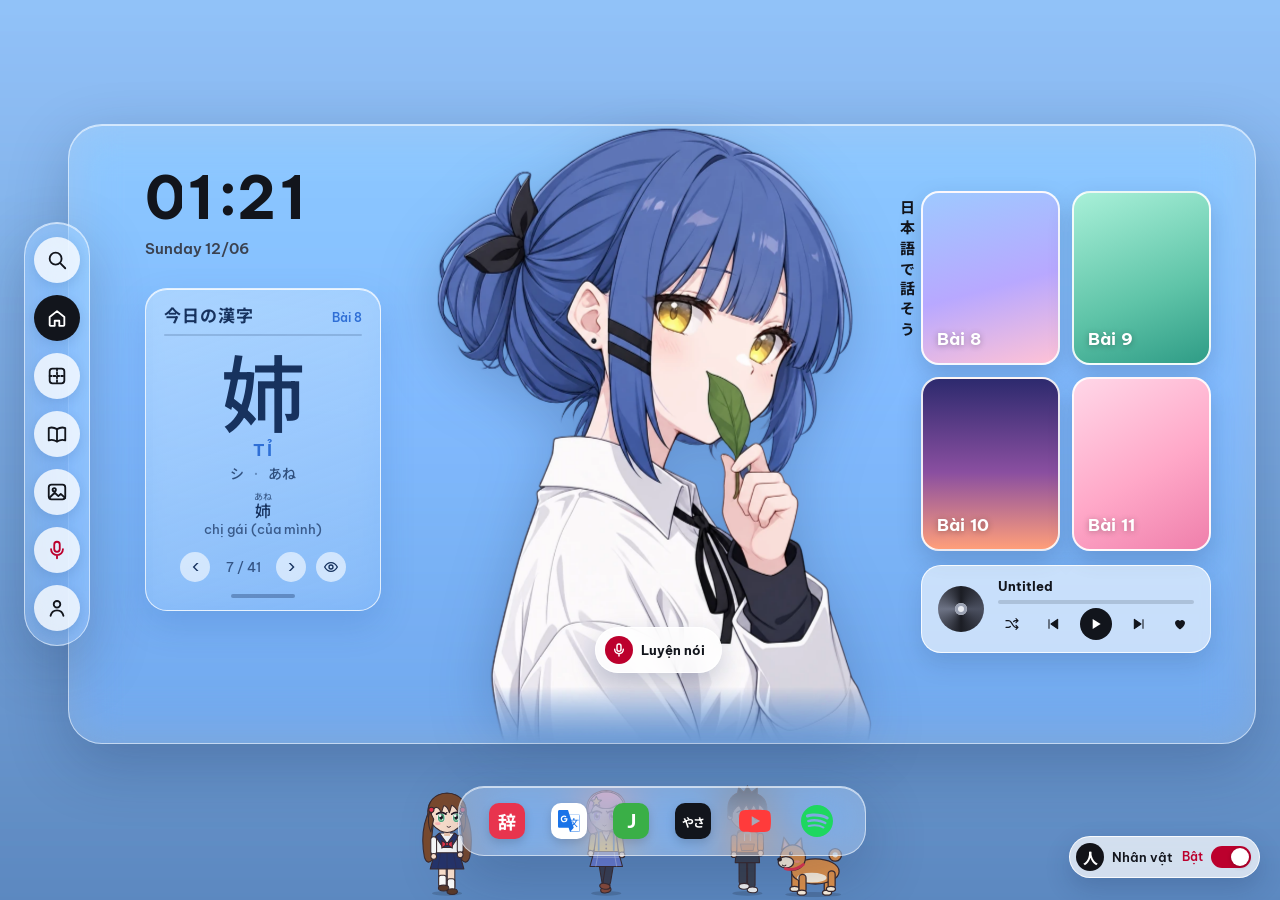
==== index.html @ 6c3e47ed "Redesign home like the reference: photo background, hero, icon sidebar, kanji card; add speaking pra" ====
<!doctype html>
<html lang="vi">
<head>
  <meta charset="utf-8" />
  <meta name="viewport" content="width=device-width, initial-scale=1" />
  <title>Nihongo Desk</title>
  <meta name="description" content="Góc học tiếng Nhật JPD133 (Dekiru Nihongo bài 8–11) phong cách kính mờ, chuyển động bằng GSAP." />
  <link rel="icon" href="assets/favicon.svg" type="image/svg+xml" />
  <link rel="preconnect" href="https://fonts.googleapis.com" />
  <link rel="preconnect" href="https://fonts.gstatic.com" crossorigin />
  <link rel="preconnect" href="https://images.unsplash.com" />
  <link href="https://fonts.googleapis.com/css2?family=Be+Vietnam+Pro:wght@400;500;600;700&family=Noto+Sans+JP:wght@400;500;700&display=swap" rel="stylesheet" />
  <link rel="stylesheet" href="style.css?v=12" />
  <script>document.documentElement.classList.add("js");</script>
</head>
<body class="home">
  <div class="bg" aria-hidden="true"></div>

  <main class="desktop">
    <nav class="sidebar glass reveal" aria-label="Mục học">
      <a class="side-btn" href="https://mazii.net/vi-VN" target="_blank" rel="noopener" data-label="Tra từ (Mazii)" aria-label="Tra từ trên Mazii"><svg viewBox="0 0 24 24" aria-hidden="true"><circle cx="10.5" cy="10.5" r="6.5"/><path d="M15.5 15.5 21 21"/></svg></a>
      <a class="side-btn" href="./" aria-current="page" data-label="Trang chủ" aria-label="Trang chủ"><svg viewBox="0 0 24 24" aria-hidden="true"><path d="M4 11 12 4.5 20 11v8.5a1 1 0 0 1-1 1h-4.5V15h-5v5.5H5a1 1 0 0 1-1-1Z"/></svg></a>
      <a class="side-btn" href="hoc/#kanji" data-view="kanji" data-label="Chữ Hán" aria-label="Học chữ Hán"><svg viewBox="0 0 24 24" aria-hidden="true"><rect x="4" y="4" width="16" height="16" rx="3"/><path d="M12 4v16M4 12h16" stroke-dasharray="2 2.2"/></svg></a>
      <a class="side-btn" href="hoc/#doc" data-view="doc" data-label="Bài đọc" aria-label="Bài đọc"><svg viewBox="0 0 24 24" aria-hidden="true"><path d="M3 5.5c2.7-1 5.7-.8 9 1.2 3.3-2 6.3-2.2 9-1.2V19c-2.7-1-5.7-.8-9 1.2-3.3-2-6.3-2.2-9-1.2Z"/><path d="M12 6.7v13.5"/></svg></a>
      <a class="side-btn" href="hoc/#tranh" data-view="tranh" data-label="Tranh" aria-label="Tranh kiểm tra"><svg viewBox="0 0 24 24" aria-hidden="true"><rect x="3" y="4" width="18" height="16" rx="3"/><circle cx="9" cy="9.5" r="1.8"/><path d="m4 18 5.5-5.2 4 3.7 2.6-2.4L21 18.5"/></svg></a>
      <button class="side-btn" type="button" data-speak data-label="Luyện nói" aria-label="Luyện nói"><svg viewBox="0 0 24 24" aria-hidden="true"><rect x="9" y="3" width="6" height="11" rx="3"/><path d="M5.5 11a6.5 6.5 0 0 0 13 0M12 17.5V21"/></svg></button>
      <button class="side-btn" type="button" id="castToggle" aria-pressed="true" data-label="Nhân vật" aria-label="Bật/tắt nhân vật"><svg viewBox="0 0 24 24" aria-hidden="true"><circle cx="12" cy="8" r="3.6"/><path d="M5 20.5c.8-3.8 3.6-6 7-6s6.2 2.2 7 6"/></svg></button>
    </nav>

    <!-- Main frosted panel -->
    <section class="panel glass reveal" aria-label="Bảng học">
      <h1 class="sr-only">Nihongo Desk · học tiếng Nhật JPD133</h1>
      <div class="col-left">
        <div class="clock-wrap widget">
          <div class="clock" id="clock" aria-label="Giờ hiện tại">
            <span class="digit"><span>0</span></span><span class="digit"><span>0</span></span><span class="colon">:</span><span class="digit"><span>0</span></span><span class="digit"><span>0</span></span>
          </div>
          <div class="date" id="date">Monday 01/01</div>
        </div>

        <!-- Kanji of the day: big glyph, Hán Việt, reading, one example -->
        <section class="kcard widget" id="kcard" aria-labelledby="kTitle">
          <header class="kc-head">
            <h2 id="kTitle" lang="ja">今日の漢字</h2>
            <span class="kc-lesson" id="kLesson">Bài 8</span>
          </header>
          <div class="kc-rule" aria-hidden="true"></div>
          <div class="kc-body" id="kBody">
            <div class="kc-char" id="kChar" lang="ja">家</div>
            <div class="kc-hv quizable" id="kHv">—</div>
            <div class="kc-read quizable" lang="ja"><span id="kOn">—</span><i aria-hidden="true">·</i><span id="kKun">—</span></div>
            <div class="kc-ex quizable" id="kEx"></div>
          </div>
          <div class="kc-ctl">
            <button type="button" class="kc-btn" id="kPrev" aria-label="Chữ trước">‹</button>
            <span class="kc-count" id="kCount">1 / 41</span>
            <button type="button" class="kc-btn" id="kNext" aria-label="Chữ tiếp theo">›</button>
            <button type="button" class="kc-btn kc-eye" id="kQuiz" aria-pressed="false" aria-label="Che đáp án để tự kiểm tra" title="Che đáp án">
              <svg viewBox="0 0 24 24" aria-hidden="true"><path d="M2.5 12S6 5.5 12 5.5 21.5 12 21.5 12 18 18.5 12 18.5 2.5 12 2.5 12Z"/><circle cx="12" cy="12" r="3"/><path class="slash" d="M4 20 20 4"/></svg>
            </button>
          </div>
          <div class="kc-handle" aria-hidden="true"></div>
        </section>
      </div>

      <div class="col-center">
        <button type="button" class="hero widget" id="hero" data-speak="hero" aria-label="Luyện nói: bấm để được hỏi một câu tiếng Nhật">
          <img src="assets/hero.webp?v=10" alt="" width="900" height="1164" decoding="async" />
        </button>
        <p class="hero-tag widget" lang="ja" aria-hidden="true">日本語で話そう</p>
        <button type="button" class="talk-chip widget" data-speak="hero">
          <svg viewBox="0 0 24 24" aria-hidden="true"><rect x="9" y="3" width="6" height="11" rx="3"/><path d="M5.5 11a6.5 6.5 0 0 0 13 0M12 17.5V21"/></svg>
          <span>Luyện nói</span>
        </button>
      </div>

      <div class="col-right">

        <nav class="gallery" aria-label="Các bài học">
          <a class="lesson-card widget card-1" href="hoc/?bai=8#kanji">
            <span class="lc-name">Bài 8</span>
          </a>
          <a class="lesson-card widget card-2" href="hoc/?bai=9#kanji">
            <span class="lc-name">Bài 9</span>
          </a>
          <a class="lesson-card widget card-3" href="hoc/?bai=10#kanji">
            <span class="lc-name">Bài 10</span>
          </a>
          <a class="lesson-card widget card-4" href="hoc/?bai=11#kanji">
            <span class="lc-name">Bài 11</span>
          </a>
        </nav>

        <div class="player widget" aria-label="Nhạc để học">
          <div class="cover" id="cover" aria-hidden="true"><span></span></div>
          <div class="player-body">
            <div class="track">Untitled</div>
            <div class="progress" role="progressbar" aria-label="Tiến độ bài nhạc" aria-valuemin="0" aria-valuemax="100" aria-valuenow="0"><span id="progressFill"></span></div>
            <div class="controls">
              <button type="button" class="ctl" id="shuffleBtn" aria-label="Phát ngẫu nhiên" aria-pressed="false">
                <svg viewBox="0 0 24 24"><path d="M3 7h3.5c2 0 3.2 1 4.3 2.6l2.4 3.8C14.3 15 15.5 17 17.5 17H21M3 17h3.5c1.3 0 2.2-.5 3-1.3M14.5 8.3c.8-.8 1.7-1.3 3-1.3H21M18 4l3 3-3 3M18 14l3 3-3 3" fill="none" stroke="currentColor" stroke-width="1.8" stroke-linecap="round" stroke-linejoin="round"/></svg>
              </button>
              <button type="button" class="ctl" id="prevBtn" aria-label="Bài trước">
                <svg viewBox="0 0 24 24"><path d="M6 5v14M19 5 9 12l10 7V5Z" fill="currentColor" stroke="currentColor" stroke-width="1.6" stroke-linejoin="round"/></svg>
              </button>
              <button type="button" class="ctl ctl-play" id="playBtn" aria-label="Phát" aria-pressed="false">
                <svg viewBox="0 0 24 24" class="i-play"><path d="M7 4.5v15l12-7.5-12-7.5Z" fill="currentColor"/></svg>
                <svg viewBox="0 0 24 24" class="i-pause"><path d="M7 4h3.5v16H7zM13.5 4H17v16h-3.5z" fill="currentColor"/></svg>
              </button>
              <button type="button" class="ctl" id="nextBtn" aria-label="Bài tiếp">
                <svg viewBox="0 0 24 24"><path d="M18 5v14M5 5l10 7-10 7V5Z" fill="currentColor" stroke="currentColor" stroke-width="1.6" stroke-linejoin="round"/></svg>
              </button>
              <button type="button" class="ctl" id="likeBtn" aria-label="Thích" aria-pressed="false">
                <svg viewBox="0 0 24 24"><path d="M12 20s-7.5-4.6-7.5-10A4.3 4.3 0 0 1 12 7.4 4.3 4.3 0 0 1 19.5 10c0 5.4-7.5 10-7.5 10Z" fill="currentColor"/></svg>
              </button>
            </div>
          </div>
        </div>
      </div>
    </section>

    <nav class="dock glass reveal" aria-label="Công cụ học">
      <a class="dock-item" href="https://mazii.net/vi-VN" target="_blank" rel="noopener" aria-label="Mazii – từ điển Nhật Việt" data-label="Mazii"><span class="app-tile t-mazii" lang="ja">辞</span></a>
      <a class="dock-item" href="https://translate.google.com/?sl=ja&amp;tl=vi" target="_blank" rel="noopener" aria-label="Google Dịch Nhật – Việt" data-label="Google Dịch"><span class="app-tile t-trans"><i class="ico i-gtranslate"></i></span></a>
      <a class="dock-item" href="https://jisho.org/" target="_blank" rel="noopener" aria-label="Jisho – từ điển Nhật Anh" data-label="Jisho"><span class="app-tile t-jisho">J</span></a>
      <a class="dock-item" href="https://www3.nhk.or.jp/news/easy/" target="_blank" rel="noopener" aria-label="NHK News Web Easy" data-label="NHK Easy"><span class="app-tile t-nhk" lang="ja">やさ</span></a>
      <a class="dock-item" href="https://www.youtube.com/results?search_query=dekiru+nihongo" target="_blank" rel="noopener" aria-label="YouTube – Dekiru Nihongo" data-label="YouTube"><i class="ico i-youtube"></i></a>
      <a class="dock-item" href="https://open.spotify.com/search/lofi%20japan" target="_blank" rel="noopener" aria-label="Spotify – nhạc lofi để học" data-label="Spotify"><i class="ico i-spotify"></i></a>
    </nav>
  </main>

  <script src="https://cdnjs.cloudflare.com/ajax/libs/gsap/3.12.5/gsap.min.js"></script>
  <script src="assets/glass-ui.js?v=10"></script>
  <script src="assets/speak.js?v=10"></script>
  <script src="assets/characters.js?v=10"></script>
  <script src="main.js?v=10"></script>
</body>
</html>
---- style.css ----
:root {
  --glass: rgba(255, 255, 255, 0.18);
  --glass-border: rgba(255, 255, 255, 0.55);
  --ink: #12151c;
  --ink-soft: #3b4250;
  --dark-card: rgba(22, 23, 29, 0.9);
  --accent: #7b6cff;
  --red: #bc002d;
  --pink: #ff8a9e;
  --radius-xl: 34px;
  --shadow: 0 20px 60px rgba(20, 40, 80, 0.25);
  /* One plain, readable family everywhere: Be Vietnam Pro for Latin/Vietnamese, Noto Sans JP for Japanese. */
  --font-ui: "Be Vietnam Pro", "Noto Sans JP", system-ui, -apple-system, "Segoe UI", sans-serif;
  --font-jp: "Noto Sans JP", "Be Vietnam Pro", system-ui, sans-serif;
  --font-mono: var(--font-ui);
  --font-pixel: var(--font-ui);
  --photo: url("https://images.unsplash.com/photo-1766511373775-1089c6644e34?auto=format&fit=crop&w=2400&q=80");
}

*,
*::before,
*::after { box-sizing: border-box; }

html, body { height: 100%; }

body {
  margin: 0;
  font-family: var(--font-ui);
  color: var(--ink);
  background: #6f9fd6;
  overflow-x: hidden;
  -webkit-font-smoothing: antialiased;
}

button { font: inherit; color: inherit; }
a { color: inherit; }

:focus-visible { outline: 2px solid #fff; outline-offset: 3px; }

.sr-only {
  position: absolute;
  width: 1px; height: 1px;
  margin: -1px; padding: 0;
  overflow: hidden;
  clip: rect(0 0 0 0);
  white-space: nowrap;
  border: 0;
}

/* ---------- Background: Tokyo street photo (Unsplash) ---------- */
.bg {
  position: fixed;
  inset: -24px;
  background: var(--photo) center 45% / cover no-repeat, linear-gradient(#8fb8e6, #5a7fae);
  filter: blur(2px) saturate(112%) brightness(1.06);
  z-index: -1;
}

/* Hide animated items until GSAP reveals them (only when JS runs). */
.js .reveal,
.js .widget { visibility: hidden; }
.no-anim .reveal,
.no-anim .widget { visibility: visible !important; }

/* ---------- Shared glass ---------- */
.glass {
  background: var(--glass);
  border: 1px solid var(--glass-border);
  -webkit-backdrop-filter: blur(24px) saturate(150%);
  backdrop-filter: blur(24px) saturate(150%);
  box-shadow: var(--shadow), inset 0 1px 0 rgba(255, 255, 255, 0.6);
}

/* Monochrome icons tinted with CSS masks */
.ico {
  display: block;
  width: 22px;
  height: 22px;
  background: var(--c, #fff);
  -webkit-mask: var(--i) center / contain no-repeat;
  mask: var(--i) center / contain no-repeat;
}
.ico.i-youtube { --i: url("assets/icons/youtube.svg"); --c: #ff3b3b; }
.ico.i-spotify { --i: url("assets/icons/spotify.svg"); --c: #1ed760; }
.ico.i-gtranslate { --i: url("assets/icons/googletranslate.svg"); --c: #1a73e8; }

/* ---------- Desktop layout ---------- */
.desktop {
  position: relative;
  width: min(1240px, calc(100vw - 48px));
  min-height: 100vh;
  margin: 0 auto;
  display: flex;
  align-items: center;
  padding: 64px 0 96px;
}

.panel {
  position: relative;
  flex: 1;
  margin-left: 44px;
  min-height: min(620px, calc(100vh - 172px));
  border-radius: var(--radius-xl);
  padding: 40px 44px 64px 76px;
  display: grid;
  grid-template-columns: minmax(220px, 250px) 1fr minmax(260px, 290px);
  gap: 28px;
}

/* ---------- Sidebar: icon buttons ---------- */
.sidebar {
  position: absolute;
  left: 0;
  top: 64px;
  bottom: 96px;
  margin: auto 0;
  height: fit-content;
  z-index: 4;
  display: flex;
  flex-direction: column;
  align-items: center;
  gap: 12px;
  padding: 14px 9px;
  border-radius: 40px;
}
.side-btn {
  position: relative;
  width: 46px;
  height: 46px;
  padding: 0;
  border: 0;
  border-radius: 50%;
  display: grid;
  place-items: center;
  background: rgba(255, 255, 255, 0.78);
  color: var(--ink);
  cursor: pointer;
  text-decoration: none;
  box-shadow: 0 4px 12px rgba(20, 40, 80, 0.12);
  transition: background-color 0.2s, color 0.2s;
}
.side-btn svg {
  width: 22px;
  height: 22px;
  fill: none;
  stroke: currentColor;
  stroke-width: 2;
  stroke-linecap: round;
  stroke-linejoin: round;
}
.side-btn:hover { background: #fff; }
.side-btn[aria-current="page"] { background: var(--ink); color: #fff; }
.side-btn[data-speak] { color: var(--red); }
.side-btn[aria-pressed="false"] { background: rgba(255, 255, 255, 0.38); color: rgba(18, 21, 28, 0.55); }
/* Characters hidden: a slash across the icon */
.side-btn[aria-pressed="false"]::before {
  content: "";
  position: absolute;
  left: 11px; right: 11px; top: 50%;
  height: 2.5px;
  margin-top: -1px;
  background: #e8344e;
  border-radius: 2px;
  transform: rotate(-40deg);
}

/* Hover labels (pointer devices only) */
@media (hover: hover) and (pointer: fine) {
  .side-btn[data-label]::after,
  .dock-item[data-label]::after {
    content: attr(data-label);
    position: absolute;
    z-index: 5;
    white-space: nowrap;
    padding: 5px 10px;
    border-radius: 8px;
    background: rgba(18, 21, 28, 0.9);
    color: #fff;
    font: 600 12px/1.4 var(--font-ui);
    pointer-events: none;
    opacity: 0;
    transition: opacity 0.15s;
  }
  .side-btn[data-label]::after { left: calc(100% + 14px); top: 50%; transform: translateY(-50%); }
  .dock-item[data-label]::after { bottom: calc(100% + 10px); left: 50%; transform: translateX(-50%); }
  .side-btn[data-label]:hover::after,
  .side-btn[data-label]:focus-visible::after,
  .dock-item[data-label]:hover::after,
  .dock-item[data-label]:focus-visible::after { opacity: 1; }
}

/* ---------- Left column: clock + kanji card ---------- */
.col-left { position: relative; z-index: 2; display: flex; flex-direction: column; gap: 30px; }

.clock {
  display: flex;
  align-items: center;
  font-family: var(--font-ui);
  font-weight: 700;
  font-size: clamp(44px, 4.6vw, 64px);
  font-variant-numeric: tabular-nums;
  line-height: 1;
  color: var(--ink);
  letter-spacing: -1px;
}
.digit {
  position: relative;
  display: inline-block;
  width: 0.62em;
  height: 1.15em;
  overflow: hidden;
}
.digit > span {
  position: absolute;
  inset: 0;
  display: grid;
  place-items: center;
}
.colon { width: 0.32em; text-align: center; transform: translateY(-0.06em); }
.date {
  margin-top: 6px;
  font-size: 15px;
  font-weight: 600;
  color: var(--ink-soft);
}

.kcard {
  width: 100%;
  max-width: 236px;
  /* Soft, see-through sky blue glass */
  background: linear-gradient(160deg, rgba(178, 216, 255, 0.72) 0%, rgba(128, 184, 250, 0.55) 100%);
  border: 1px solid rgba(255, 255, 255, 0.75);
  -webkit-backdrop-filter: blur(16px) saturate(140%);
  backdrop-filter: blur(16px) saturate(140%);
  color: #17325e;
  border-radius: 22px;
  padding: 16px 18px 12px;
  box-shadow: 0 14px 34px rgba(40, 90, 170, 0.18), inset 0 1px 0 rgba(255, 255, 255, 0.8);
  will-change: transform;
}
.kc-head { display: flex; align-items: baseline; justify-content: space-between; }
.kc-head h2 { margin: 0; font: 700 17px/1.2 var(--font-jp); letter-spacing: 1px; }
.kc-lesson { font: 600 12px var(--font-ui); color: #2f6fd6; }
.kc-rule { height: 2px; background: rgba(23, 50, 94, 0.18); margin: 9px 0 4px; border-radius: 2px; }
.kc-body { text-align: center; padding: 2px 0; }
.kc-char { font: 500 84px/1.15 var(--font-jp); }
.kc-hv { font: 700 17px/1.3 var(--font-ui); letter-spacing: 2px; color: #2f6fd6; }
.kc-read { margin-top: 2px; font: 500 14px/1.5 var(--font-jp); color: rgba(23, 50, 94, 0.8); }
.kc-read i { font-style: normal; margin: 0 8px; opacity: 0.5; }
.kc-ex { margin-top: 8px; font: 500 16px/1.4 var(--font-jp); }
.kc-ex rt { font-size: 9px; color: rgba(23, 50, 94, 0.65); }
.kc-ex small { display: block; font: 500 12.5px/1.3 var(--font-ui); color: rgba(23, 50, 94, 0.72); }
.kc-ctl { display: flex; align-items: center; justify-content: center; gap: 8px; margin-top: 12px; }
.kc-btn {
  width: 30px; height: 30px;
  border: 0; border-radius: 50%;
  display: grid; place-items: center;
  background: rgba(255, 255, 255, 0.6);
  color: #17325e;
  font-size: 18px; line-height: 1;
  cursor: pointer;
  transition: background-color 0.2s, color 0.2s;
}
.kc-btn:hover { background: rgba(255, 255, 255, 0.9); }
.kc-count { min-width: 50px; text-align: center; font: 500 12.5px var(--font-ui); font-variant-numeric: tabular-nums; color: rgba(23, 50, 94, 0.75); }
.kc-eye { margin-left: 2px; }
.kc-eye svg { width: 16px; height: 16px; fill: none; stroke: currentColor; stroke-width: 2; stroke-linecap: round; stroke-linejoin: round; }
.kc-eye .slash { display: none; }
.kc-eye[aria-pressed="true"] { background: #2f6fd6; color: #fff; }
.kc-eye[aria-pressed="true"] .slash { display: inline; }
.kcard .quizable { transition: filter 0.25s; }
.kcard.quiz .quizable:not(.shown) { filter: blur(6px); cursor: pointer; user-select: none; }
.kc-handle { width: 64px; height: 4px; border-radius: 4px; background: rgba(23, 50, 94, 0.35); margin: 12px auto 0; }

/* ---------- Center: hero picture + speaking practice ---------- */
.col-center { position: relative; min-width: 0; }
.hero {
  position: absolute;
  z-index: 1;
  left: 50%;
  bottom: -64px;
  height: calc(100% + 64px + 40px);
  aspect-ratio: 900 / 1164;
  margin: 0;
  padding: 0;
  border: 0;
  background: none;
  cursor: pointer;
  translate: -53% 0;
  -webkit-tap-highlight-color: transparent;
}
.hero img {
  display: block;
  width: 100%;
  height: 100%;
  object-fit: contain;
  object-position: bottom;
  filter: drop-shadow(0 18px 30px rgba(20, 40, 80, 0.25));
  transition: filter 0.3s;
  will-change: transform;
}
.hero:hover img { filter: drop-shadow(0 18px 30px rgba(20, 40, 80, 0.25)) brightness(1.05); }
.hero:focus-visible { outline: none; }
.hero:focus-visible img { filter: drop-shadow(0 0 3px #fff) drop-shadow(0 0 10px var(--red)); }
.hero-tag {
  position: absolute;
  z-index: 2;
  right: -22px;
  top: 34px;
  margin: 0;
  writing-mode: vertical-rl;
  font: 700 15px/1 var(--font-jp);
  letter-spacing: 0.35em;
  color: var(--ink);
  pointer-events: none;
}
.talk-chip {
  position: absolute;
  z-index: 2;
  left: 0; right: 0;
  bottom: 6px;
  margin: 0 auto;
  width: fit-content;
  display: inline-flex;
  align-items: center;
  gap: 8px;
  padding: 8px 16px 8px 9px;
  border: 1px solid rgba(255, 255, 255, 0.9);
  border-radius: 999px;
  background: rgba(255, 255, 255, 0.82);
  -webkit-backdrop-filter: blur(10px);
  backdrop-filter: blur(10px);
  box-shadow: 0 10px 26px rgba(20, 40, 80, 0.22);
  font: 700 13px/1 var(--font-ui);
  cursor: pointer;
}
.talk-chip svg {
  width: 28px; height: 28px; padding: 6px;
  border-radius: 50%;
  background: var(--red);
  fill: none; stroke: #fff; stroke-width: 2.2; stroke-linecap: round;
}
.talk-chip:hover { background: #fff; }

/* ---------- Right column ---------- */
.col-right { position: relative; z-index: 2; display: flex; flex-direction: column; justify-content: center; gap: 14px; }


.gallery { display: grid; grid-template-columns: 1fr 1fr; gap: 12px; }
.lesson-card {
  position: relative;
  aspect-ratio: 4 / 5;
  border-radius: 18px;
  overflow: hidden;
  border: 2px solid rgba(255, 255, 255, 0.9);
  box-shadow: 0 10px 24px rgba(20, 40, 80, 0.2);
  will-change: transform;
  display: flex;
  flex-direction: column;
  justify-content: flex-end;
  padding: 12px 14px 13px;
  color: #fff;
  text-decoration: none;
  text-shadow: 0 1px 6px rgba(0, 0, 0, 0.3);
}
.lesson-card:focus-visible { outline: 3px solid #fff; outline-offset: 2px; }
.lc-name { position: relative; font: 700 17px/1.2 var(--font-ui); letter-spacing: 0.2px; }
.card-1 { background: linear-gradient(165deg, #9ec9ff 0%, #b8a8ff 55%, #ffc2d6 100%); }
.card-2 { background: linear-gradient(160deg, #a8f0d8, #5fc4a8 60%, #2f9c86); }
.card-3 { background: linear-gradient(180deg, #2d2a6e 0%, #8a4fa0 55%, #ff9e7a 100%); }
.card-4 { background: linear-gradient(150deg, #ffd7e8, #ffa8c8 55%, #ef7fab); }

/* ---------- Music player ---------- */
.player {
  display: flex; align-items: center; gap: 14px;
  padding: 12px 16px;
  border-radius: 20px;
  background: rgba(255, 255, 255, 0.6);
  border: 1px solid rgba(255, 255, 255, 0.85);
  box-shadow: 0 10px 24px rgba(20, 40, 80, 0.15);
}
.cover {
  flex: none;
  width: 46px; height: 46px; border-radius: 50%;
  background: conic-gradient(from 0deg, #1b1d24, #4b5060, #1b1d24, #6d7385, #1b1d24);
  display: grid; place-items: center;
  will-change: transform;
}
.cover span { width: 12px; height: 12px; border-radius: 50%; background: #e9ecf2; box-shadow: inset 0 0 0 3px #9aa1b2; }
.player-body { flex: 1; min-width: 0; }
.track { font-size: 13px; font-weight: 700; }
.progress {
  height: 4px; border-radius: 4px; margin: 6px 0 4px;
  background: rgba(18, 21, 28, 0.15);
  overflow: hidden;
}
.progress span {
  display: block; height: 100%; width: 100%;
  background: var(--ink);
  transform-origin: left center;
  transform: scaleX(0);
}
.controls { display: flex; align-items: center; justify-content: space-between; }
.ctl {
  width: 28px; height: 28px;
  display: grid; place-items: center;
  border: 0; border-radius: 50%;
  background: transparent;
  cursor: pointer;
  color: var(--ink);
  transition: background-color 0.2s, color 0.2s;
}
.ctl:hover { background: rgba(18, 21, 28, 0.08); }
.ctl svg { width: 16px; height: 16px; }
.ctl[aria-pressed="true"] { color: var(--accent); }
#likeBtn[aria-pressed="true"] { color: #ff4d7d; }
.ctl-play { width: 32px; height: 32px; background: var(--ink); color: #fff; }
.ctl-play:hover { background: #2a2f3b; }
.ctl-play[aria-pressed="true"] { color: #fff; }
.ctl-play .i-pause { display: none; }
.ctl-play[aria-pressed="true"] .i-play { display: none; }
.ctl-play[aria-pressed="true"] .i-pause { display: block; }

/* ---------- Dock ---------- */
.dock {
  position: absolute;
  left: 44px; right: 0;
  bottom: 44px;
  margin: 0 auto;
  width: fit-content;
  z-index: 3;
  display: flex;
  align-items: flex-end;
  gap: 18px;
  padding: 12px 26px;
  border-radius: 26px;
  background: rgba(255, 255, 255, 0.26);
}
.dock-item {
  position: relative;
  width: 44px; height: 44px;
  display: grid; place-items: center;
  border-radius: 12px;
  text-decoration: none;
  transform-origin: 50% 100%;
  will-change: transform;
}
.dock-item .ico { width: 32px; height: 32px; }
.app-tile {
  width: 36px; height: 36px; border-radius: 10px;
  display: grid; place-items: center;
  font-weight: 700; font-size: 15px;
  box-shadow: 0 4px 10px rgba(0, 0, 0, 0.15);
}
.app-tile .ico { width: 22px; height: 22px; }
.app-tile.t-mazii { background: #e8344e; color: #fff; font-family: var(--font-jp); font-size: 18px; }
.app-tile.t-trans { background: #fff; }
.app-tile.t-jisho { background: #3aaf47; color: #fff; font-size: 19px; }
.app-tile.t-nhk { background: #12151c; color: #fff; font-family: var(--font-jp); font-size: 12px; letter-spacing: -0.5px; }

/* ---------- Walking characters (assets/characters.js) ---------- */
.cast {
  position: fixed;
  left: 0;
  right: 0;
  bottom: 2px;
  height: 0;
  z-index: 2;
  pointer-events: none;
}
.cast[hidden] { display: none; }
.actor {
  position: absolute;
  left: 0;
  bottom: 0;
  width: 70px;
  height: 116px;
  padding: 0;
  border: 0;
  background: none;
  font: inherit;
  color: var(--ink);
  cursor: pointer;
  pointer-events: auto;
  -webkit-tap-highlight-color: transparent;
}
.actor-dog { width: 84px; height: 63px; }
.actor:focus-visible { outline: 2px solid #fff; outline-offset: 2px; border-radius: 12px; }
.actor .sprite { display: block; width: 100%; height: 100%; transform-origin: 50% 100%; }
.actor svg { display: block; width: 100%; height: 100%; overflow: visible; }
.bubble {
  position: absolute;
  left: 50%;
  bottom: calc(100% + 8px);
  width: max-content;
  max-width: 220px;
  padding: 8px 12px 9px;
  border-radius: 16px;
  background: rgba(255, 255, 255, 0.94);
  border: 1px solid #fff;
  box-shadow: 0 10px 26px rgba(20, 40, 80, 0.22);
  text-align: left;
  pointer-events: none;
  visibility: hidden;
}
.bubble::after {
  content: "";
  position: absolute;
  left: 50%;
  bottom: -6px;
  width: 12px;
  height: 12px;
  margin-left: -6px;
  background: inherit;
  transform: rotate(45deg);
  border-radius: 0 0 3px 0;
}
.bubble .jp { display: block; font: 500 15px/1.9 var(--font-jp); }
.bubble rt { font-size: 9px; color: #5c6478; }
.bubble .vi { display: block; font-size: 12px; color: #4a5266; line-height: 1.35; }

/* ---------- Characters on/off switch ---------- */
.cast-switch {
  position: fixed;
  right: 20px;
  bottom: 22px;
  z-index: 6;
  display: inline-flex;
  align-items: center;
  gap: 8px;
  padding: 6px 8px 6px 6px;
  border-radius: 999px;
  border: 1px solid rgba(255, 255, 255, 0.85);
  background: rgba(255, 255, 255, 0.72);
  -webkit-backdrop-filter: blur(14px);
  backdrop-filter: blur(14px);
  box-shadow: 0 10px 26px rgba(20, 40, 80, 0.2);
  color: var(--ink);
  font: 600 13px/1 var(--font-ui);
  cursor: pointer;
}
.cast-switch:hover { background: rgba(255, 255, 255, 0.9); }
.cast-switch:focus-visible { outline: 2px solid var(--red); outline-offset: 3px; }
.cs-ico {
  width: 28px; height: 28px; border-radius: 50%;
  display: grid; place-items: center;
  background: #121318; color: #fff;
  font: 700 15px/1 var(--font-jp);
}
.cs-state { min-width: 22px; font-size: 12px; color: var(--red); }
.cast-switch[aria-checked="false"] .cs-state { color: #6b7280; }
.cast-switch[aria-checked="false"] .cs-ico { background: rgba(18, 19, 24, 0.35); }
.cs-track {
  position: relative;
  width: 40px; height: 22px; border-radius: 999px;
  background: rgba(18, 21, 28, 0.2);
  transition: background-color 0.2s;
}
.cast-switch[aria-checked="true"] .cs-track { background: var(--red); }
.cs-thumb {
  position: absolute; left: 2px; top: 2px;
  width: 18px; height: 18px; border-radius: 50%;
  background: #fff;
  box-shadow: 0 1px 4px rgba(0, 0, 0, 0.25);
}

/* ---------- Speaking practice window (assets/speak.js) ---------- */
.speak {
  width: min(460px, calc(100vw - 24px));
  max-height: calc(100dvh - 24px);
  margin: auto;
  padding: 0;
  border: 0;
  background: none;
  overflow: visible;
  color: var(--ink);
}
.speak::backdrop {
  background: rgba(14, 20, 34, 0.35);
  -webkit-backdrop-filter: blur(6px);
  backdrop-filter: blur(6px);
}
.sp-card {
  max-height: calc(100dvh - 24px);
  overflow-y: auto;
  padding: 18px 20px 16px;
  border-radius: 28px;
  background: rgba(255, 255, 255, 0.8);
  border: 1px solid rgba(255, 255, 255, 0.95);
  -webkit-backdrop-filter: blur(24px) saturate(150%);
  backdrop-filter: blur(24px) saturate(150%);
  box-shadow: 0 30px 80px rgba(10, 20, 50, 0.35);
}
.sp-head { display: flex; align-items: center; gap: 10px; flex-wrap: wrap; }
.sp-avatar {
  flex: none;
  width: 52px; height: 52px;
  border-radius: 50%;
  overflow: hidden;
  background: linear-gradient(160deg, #dfeaff, #ffe1ec);
  box-shadow: 0 0 0 3px #fff, 0 6px 16px rgba(20, 40, 80, 0.2);
}
.sp-avatar svg { display: block; width: 100%; height: 100%; }
.sp-avatar img { display: block; width: 100%; height: 100%; object-fit: cover; object-position: 50% 20%; transform: scale(2); transform-origin: 62% 28%; }
.sp-who { display: flex; flex-direction: column; line-height: 1.25; }
.sp-name { font: 700 16px var(--font-jp); }
.sp-lesson { font: 700 11px var(--font-mono); color: var(--red); }
.sp-lessons {
  margin-left: auto;
  display: flex;
  gap: 2px;
  padding: 3px;
  border-radius: 999px;
  background: rgba(18, 21, 28, 0.07);
}
.sp-lessons button {
  min-width: 28px; height: 26px;
  padding: 0 8px;
  border: 0; border-radius: 999px;
  background: none;
  font: 600 12px var(--font-ui);
  cursor: pointer;
}
.sp-lessons button[aria-pressed="true"] { background: var(--ink); color: #fff; }
.sp-x {
  width: 32px; height: 32px;
  border: 0; border-radius: 50%;
  display: grid; place-items: center;
  background: rgba(18, 21, 28, 0.07);
  cursor: pointer;
}
.sp-x:hover { background: rgba(18, 21, 28, 0.14); }
.speak button svg { width: 18px; height: 18px; fill: none; stroke: currentColor; stroke-width: 2; stroke-linecap: round; stroke-linejoin: round; }

.sp-bubble {
  position: relative;
  margin-top: 16px;
  padding: 14px 16px 12px;
  border-radius: 20px;
  background: #fff;
  box-shadow: 0 8px 22px rgba(20, 40, 80, 0.1);
}
.sp-bubble::before {
  content: "";
  position: absolute;
  left: 20px; top: -7px;
  width: 14px; height: 14px;
  background: #fff;
  transform: rotate(45deg);
  border-radius: 3px 0 0 0;
}
.sp-q { margin: 0; font: 500 21px/2 var(--font-jp); }
.sp-q rt { font-size: 10px; color: #6b7280; }
.sp-vi { margin: 2px 0 0; font-size: 14px; color: var(--ink-soft); }
.sp-hint { margin: 6px 0 0; padding: 6px 10px; border-radius: 10px; background: #fff3f5; color: var(--red); font: 500 15px/1.9 var(--font-jp); }
.sp-hint rt { font-size: 9px; color: #b0566a; }
.sp-tools, .sp-actions { display: flex; flex-wrap: wrap; gap: 6px; margin-top: 10px; }
.sp-chip {
  display: inline-flex; align-items: center; gap: 6px;
  height: 32px; padding: 0 12px;
  border: 1px solid rgba(18, 21, 28, 0.12);
  border-radius: 999px;
  background: rgba(255, 255, 255, 0.9);
  font: 600 13px var(--font-ui);
  cursor: pointer;
}
.speak .sp-chip svg { width: 16px; height: 16px; }
.sp-chip:hover { border-color: rgba(18, 21, 28, 0.3); }
.sp-chip[aria-pressed="true"] { background: var(--ink); border-color: var(--ink); color: #fff; }

.sp-rec { display: flex; flex-direction: column; align-items: center; margin-top: 18px; text-align: center; }
.sp-mic {
  position: relative;
  width: 76px; height: 76px;
  border: 0; border-radius: 50%;
  display: grid; place-items: center;
  background: var(--red);
  color: #fff;
  cursor: pointer;
  box-shadow: 0 12px 28px rgba(188, 0, 45, 0.35);
}
.speak .sp-mic svg { position: relative; width: 30px; height: 30px; }
.speak .sp-mic .sp-stop-ico svg { fill: currentColor; }
.sp-mic > span:not(.sp-ring) { grid-area: 1 / 1; display: grid; }
.sp-stop-ico { display: none !important; }
.sp-mic[aria-pressed="true"] { background: var(--ink); box-shadow: 0 12px 28px rgba(18, 21, 28, 0.35); }
.sp-mic[aria-pressed="true"] .sp-mic-ico { display: none; }
.sp-mic[aria-pressed="true"] .sp-stop-ico { display: grid !important; }
.sp-ring {
  position: absolute;
  inset: 0;
  border-radius: 50%;
  border: 3px solid var(--red);
  opacity: 0;
  pointer-events: none;
}
.sp-status { margin: 10px 0 0; font-size: 13px; color: var(--ink-soft); min-height: 1.4em; }
.sp-live { margin: 4px 0 0; min-height: 1.5em; font: 500 16px/1.5 var(--font-jp); color: var(--ink); }

.sp-result {
  margin-top: 8px;
  padding: 12px 14px;
  border-radius: 18px;
  background: rgba(255, 255, 255, 0.75);
  border: 1px solid rgba(18, 21, 28, 0.08);
}
.sp-verdict { margin: 0; display: flex; align-items: baseline; flex-wrap: wrap; gap: 4px 10px; font-size: 13px; color: var(--ink-soft); }
.sp-verdict b { display: inline-block; font: 700 19px var(--font-jp); }
.v-good b { color: #1f9d55; }
.v-ok b { color: #d9822b; }
.v-retry b { color: var(--red); }
.v-self b { color: var(--accent); }
.sp-heard { margin: 8px 0 0; display: flex; gap: 8px; align-items: baseline; font-size: 12px; color: var(--ink-soft); }
.sp-heard q { font: 500 16px var(--font-jp); color: var(--ink); quotes: "「" "」"; }
.sp-sample { margin: 8px 0 0; padding-top: 8px; border-top: 1px dashed rgba(18, 21, 28, 0.15); font: 500 17px/2 var(--font-jp); }
.sp-sample rt { font-size: 9px; color: #6b7280; }
.sp-foot { display: flex; justify-content: flex-end; margin-top: 14px; }
.sp-next {
  display: inline-flex; align-items: center; gap: 4px;
  height: 38px; padding: 0 12px 0 18px;
  border: 0; border-radius: 999px;
  background: var(--ink); color: #fff;
  font: 700 14px var(--font-ui);
  cursor: pointer;
}
.sp-next:hover { background: #2a2f3b; }

/* ---------- Responsive ---------- */
/* Short desktop screens: square lesson cards so the panel fits without scrolling */
@media (min-width: 1101px) and (max-height: 820px) {
  .lesson-card { aspect-ratio: 1; }
  .desktop { padding-top: 56px; }
}

@media (max-width: 1100px) {
  .panel {
    grid-template-columns: 236px 1fr;
    grid-template-areas: "left right" "hero hero";
    padding-right: 32px;
    padding-bottom: 0;
  }
  .col-left { grid-area: left; }
  .col-right { grid-area: right; width: 100%; max-width: 360px; justify-self: end; }
  .col-center { grid-area: hero; height: 440px; }
  .hero { bottom: 0; height: calc(100% + 40px); }
  .hero-tag { right: auto; left: calc(50% + 140px); top: 10px; }
  .lesson-card { aspect-ratio: 1; }
  .desktop { padding-bottom: 120px; }
  .dock { bottom: 30px; }
}

@media (max-width: 760px) {
  .desktop {
    width: 100%;
    flex-direction: column;
    align-items: stretch;
    gap: 16px;
    padding: 16px 16px 150px;
  }
  .sidebar {
    position: static;
    margin: 0 auto;
    flex-direction: row;
    flex-wrap: nowrap;
    justify-content: center;
    gap: 6px;
    padding: 7px;
    border-radius: 999px;
    max-width: 100%;
  }
  .side-btn { width: 40px; height: 40px; }
  .side-btn svg { width: 20px; height: 20px; }
  .side-btn[aria-pressed="false"]::before { left: 9px; right: 9px; }
  .panel {
    margin-left: 0;
    min-height: 0;
    padding: 22px 18px 0;
    grid-template-columns: 1fr;
    grid-template-areas: "left" "hero" "right";
    gap: 22px;
    border-radius: 26px;
  }
  .col-left { align-items: center; gap: 18px; }
  .clock-wrap { text-align: center; }
  .clock { justify-content: center; font-size: 48px; }
  .kcard { max-width: 300px; }
  .col-center { height: 360px; }
  .hero { height: 100%; }
  .hero-tag { left: auto; right: 2px; font-size: 13px; }
  .col-right { max-width: none; padding-bottom: 22px; }
  .dock {
    position: fixed;
    left: 0; right: 0;
    bottom: 12px;
    gap: 4px;
    padding: 8px 12px;
    max-width: calc(100% - 32px);
    border-radius: 22px;
    justify-content: space-between;
  }
  .dock-item { width: 40px; height: 40px; }
  .dock-item .ico { width: 28px; height: 28px; }
  .app-tile { width: 32px; height: 32px; }
  .cast { bottom: 76px; }
  .actor { width: 46px; height: 76px; }
  .actor-dog { width: 56px; height: 42px; }
  .bubble { max-width: 190px; }
  .bubble .jp { font-size: 13.5px; }
  .cast-switch { right: 12px; bottom: 80px; padding: 4px 6px 4px 4px; gap: 6px; font-size: 12px; }
  .cs-ico { width: 24px; height: 24px; font-size: 13px; }
  .cs-track { width: 34px; height: 20px; }
  .cs-thumb { width: 16px; height: 16px; }
  .sp-card { padding: 16px 14px 14px; border-radius: 24px; }
  .sp-lessons { order: 3; margin-left: 0; width: 100%; justify-content: space-between; }
  .sp-x { margin-left: auto; }
  .sp-q { font-size: 19px; }
}

@media (max-width: 360px) {
  .dock { gap: 2px; padding: 8px; }
  .dock-item { width: 36px; height: 36px; }
  .side-btn { width: 36px; height: 36px; }
}

@media (prefers-reduced-motion: reduce) {
  *, *::before, *::after { transition: none !important; }
}
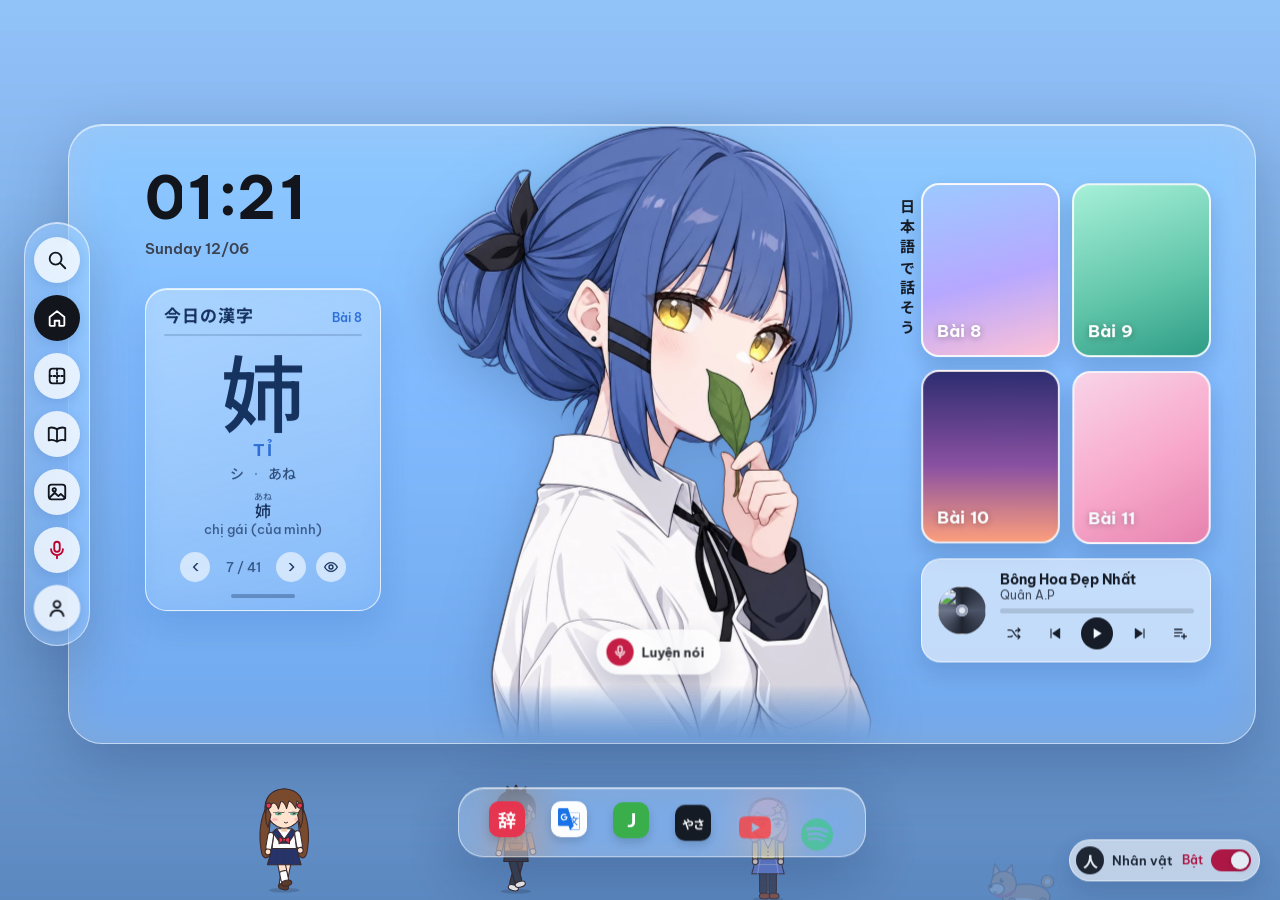
==== commit eae47c83: "Add YouTube music player with Quân A.P songs and paste-a-link import The home player now plays real " ====
--- a/index.html
+++ b/index.html
@@ -10,7 +10,7 @@
   <link rel="preconnect" href="https://fonts.gstatic.com" crossorigin />
   <link rel="preconnect" href="https://images.unsplash.com" />
   <link href="https://fonts.googleapis.com/css2?family=Be+Vietnam+Pro:wght@400;500;600;700&family=Noto+Sans+JP:wght@400;500;700&display=swap" rel="stylesheet" />
-  <link rel="stylesheet" href="style.css?v=12" />
+  <link rel="stylesheet" href="style.css?v=14" />
   <script>document.documentElement.classList.add("js");</script>
 </head>
 <body class="home">
@@ -91,10 +91,10 @@
           </a>
         </nav>
 
-        <div class="player widget" aria-label="Nhạc để học">
-          <div class="cover" id="cover" aria-hidden="true"><span></span></div>
+        <div class="player widget" id="player" aria-label="Nhạc">
+          <button type="button" class="cover" id="cover" aria-label="Mở danh sách nhạc"><img id="coverImg" alt="" hidden><span></span></button>
           <div class="player-body">
-            <div class="track">Untitled</div>
+            <div class="track"><span id="trackTitle">Bông Hoa Đẹp Nhất</span><small id="trackArtist">Quân A.P</small></div>
             <div class="progress" role="progressbar" aria-label="Tiến độ bài nhạc" aria-valuemin="0" aria-valuemax="100" aria-valuenow="0"><span id="progressFill"></span></div>
             <div class="controls">
               <button type="button" class="ctl" id="shuffleBtn" aria-label="Phát ngẫu nhiên" aria-pressed="false">
@@ -110,8 +110,8 @@
               <button type="button" class="ctl" id="nextBtn" aria-label="Bài tiếp">
                 <svg viewBox="0 0 24 24"><path d="M18 5v14M5 5l10 7-10 7V5Z" fill="currentColor" stroke="currentColor" stroke-width="1.6" stroke-linejoin="round"/></svg>
               </button>
-              <button type="button" class="ctl" id="likeBtn" aria-label="Thích" aria-pressed="false">
-                <svg viewBox="0 0 24 24"><path d="M12 20s-7.5-4.6-7.5-10A4.3 4.3 0 0 1 12 7.4 4.3 4.3 0 0 1 19.5 10c0 5.4-7.5 10-7.5 10Z" fill="currentColor"/></svg>
+              <button type="button" class="ctl" id="listBtn" aria-label="Danh sách nhạc và thêm link YouTube" title="Danh sách · thêm link YouTube">
+                <svg viewBox="0 0 24 24"><path d="M4 6h11M4 11h11M4 16h7M18 13v7M14.5 16.5h7" fill="none" stroke="currentColor" stroke-width="2" stroke-linecap="round"/></svg>
               </button>
             </div>
           </div>
@@ -133,6 +133,7 @@
   <script src="assets/glass-ui.js?v=10"></script>
   <script src="assets/speak.js?v=10"></script>
   <script src="assets/characters.js?v=10"></script>
-  <script src="main.js?v=10"></script>
+  <script src="assets/music.js?v=16"></script>
+  <script src="main.js?v=11"></script>
 </body>
 </html>
--- a/style.css
+++ b/style.css
@@ -380,17 +380,26 @@
   box-shadow: 0 10px 24px rgba(20, 40, 80, 0.15);
 }
 .cover {
+  position: relative;
   flex: none;
-  width: 46px; height: 46px; border-radius: 50%;
+  width: 48px; height: 48px; border-radius: 50%;
+  padding: 0; border: 0;
+  overflow: hidden;
   background: conic-gradient(from 0deg, #1b1d24, #4b5060, #1b1d24, #6d7385, #1b1d24);
   display: grid; place-items: center;
+  cursor: pointer;
   will-change: transform;
 }
-.cover span { width: 12px; height: 12px; border-radius: 50%; background: #e9ecf2; box-shadow: inset 0 0 0 3px #9aa1b2; }
+.cover img { position: absolute; inset: 0; width: 100%; height: 100%; object-fit: cover; }
+.cover span { position: relative; width: 12px; height: 12px; border-radius: 50%; background: #e9ecf2; box-shadow: inset 0 0 0 3px #9aa1b2; }
 .player-body { flex: 1; min-width: 0; }
-.track { font-size: 13px; font-weight: 700; }
+.track { display: flex; flex-direction: column; line-height: 1.25; }
+.track span, .track small { overflow: hidden; white-space: nowrap; text-overflow: ellipsis; }
+.track span { font-size: 13.5px; font-weight: 700; }
+.track small { font-size: 11.5px; color: var(--ink-soft); }
 .progress {
-  height: 4px; border-radius: 4px; margin: 6px 0 4px;
+  height: 5px; border-radius: 4px; margin: 6px 0 4px;
+  cursor: pointer;
   background: rgba(18, 21, 28, 0.15);
   overflow: hidden;
 }
@@ -413,7 +422,6 @@
 .ctl:hover { background: rgba(18, 21, 28, 0.08); }
 .ctl svg { width: 16px; height: 16px; }
 .ctl[aria-pressed="true"] { color: var(--accent); }
-#likeBtn[aria-pressed="true"] { color: #ff4d7d; }
 .ctl-play { width: 32px; height: 32px; background: var(--ink); color: #fff; }
 .ctl-play:hover { background: #2a2f3b; }
 .ctl-play[aria-pressed="true"] { color: #fff; }
@@ -563,6 +571,92 @@
   background: #fff;
   box-shadow: 0 1px 4px rgba(0, 0, 0, 0.25);
 }
+
+/* ---------- Music window (assets/music.js) ---------- */
+.music-win {
+  position: fixed;
+  right: 20px;
+  bottom: 74px;
+  z-index: 7;
+  width: min(320px, calc(100vw - 24px));
+  max-height: calc(100dvh - 100px);
+  display: flex;
+  flex-direction: column;
+  padding: 12px;
+  border-radius: 22px;
+  background: rgba(255, 255, 255, 0.78);
+  border: 1px solid rgba(255, 255, 255, 0.95);
+  -webkit-backdrop-filter: blur(22px) saturate(150%);
+  backdrop-filter: blur(22px) saturate(150%);
+  box-shadow: 0 24px 60px rgba(10, 20, 50, 0.3);
+}
+.music-win[hidden] { display: none; }
+.music-win svg { width: 16px; height: 16px; fill: none; stroke: currentColor; stroke-width: 2; stroke-linecap: round; }
+.mw-head { display: flex; align-items: center; justify-content: space-between; padding: 0 2px 8px; font-size: 14px; }
+.mw-ctl { display: flex; align-items: center; gap: 4px; margin-left: auto; margin-right: 8px; }
+.mw-ctl button {
+  width: 30px; height: 30px;
+  border: 0; border-radius: 50%;
+  display: grid; place-items: center;
+  background: none; color: var(--ink);
+  cursor: pointer;
+}
+.mw-ctl button:hover { background: rgba(18, 21, 28, 0.08); }
+.mw-ctl svg { fill: currentColor; stroke: none; }
+.mw-ctl .mw-play { width: 34px; height: 34px; background: var(--ink); color: #fff; }
+.mw-ctl .mw-play:hover { background: #2a2f3b; }
+.mw-play .i-pause, .mw-play[aria-pressed="true"] .i-play { display: none; }
+.mw-play[aria-pressed="true"] .i-pause { display: block; }
+.mw-x, .mw-del {
+  width: 28px; height: 28px;
+  border: 0; border-radius: 50%;
+  display: grid; place-items: center;
+  background: rgba(18, 21, 28, 0.07);
+  cursor: pointer;
+}
+.mw-x:hover, .mw-del:hover { background: rgba(18, 21, 28, 0.15); }
+/* YouTube asks for a visible player of at least 200 x 200 px */
+.mw-video { position: relative; width: 100%; height: 200px; flex: none; border-radius: 14px; overflow: hidden; background: #000; }
+.mw-video iframe, .mw-video > div { position: absolute; inset: 0; width: 100%; height: 100%; border: 0; }
+.mw-msg { margin: 8px 2px 0; font-size: 12.5px; color: var(--red); }
+.mw-add { display: flex; gap: 6px; margin-top: 10px; }
+.mw-add input {
+  flex: 1; min-width: 0;
+  height: 36px; padding: 0 12px;
+  border: 1px solid rgba(18, 21, 28, 0.15);
+  border-radius: 999px;
+  background: #fff;
+  font: 500 13px var(--font-ui);
+  color: var(--ink);
+}
+.mw-add input:focus { outline: 2px solid #2f6fd6; outline-offset: 1px; }
+.mw-add button {
+  height: 36px; padding: 0 14px;
+  border: 0; border-radius: 999px;
+  background: var(--ink); color: #fff;
+  font: 700 13px var(--font-ui);
+  cursor: pointer;
+}
+.mw-list { list-style: none; margin: 10px 0 0; padding: 0; overflow-y: auto; min-height: 0; display: grid; gap: 2px; }
+.mw-list li { display: flex; align-items: center; gap: 4px; border-radius: 12px; }
+.mw-list li.on { background: rgba(47, 111, 214, 0.12); }
+.mw-song {
+  flex: 1; min-width: 0;
+  display: grid; grid-template-columns: 44px 1fr; grid-template-rows: auto auto; column-gap: 10px;
+  align-items: center;
+  padding: 5px 6px;
+  border: 0; border-radius: 12px;
+  background: none;
+  text-align: left;
+  cursor: pointer;
+}
+.mw-song:hover { background: rgba(18, 21, 28, 0.05); }
+.mw-song img { grid-row: 1 / 3; width: 44px; height: 33px; object-fit: cover; border-radius: 6px; }
+.mw-song img[hidden] { display: block; visibility: hidden; }
+.mw-t { font-size: 13px; font-weight: 600; overflow: hidden; white-space: nowrap; text-overflow: ellipsis; }
+.mw-a { font-size: 11.5px; color: var(--ink-soft); }
+.mw-list li.on .mw-t { color: #2f6fd6; }
+.mw-del { flex: none; margin-right: 4px; }
 
 /* ---------- Speaking practice window (assets/speak.js) ---------- */
 .speak {
@@ -811,6 +905,7 @@
   .cs-track { width: 34px; height: 20px; }
   .cs-thumb { width: 16px; height: 16px; }
   .sp-card { padding: 16px 14px 14px; border-radius: 24px; }
+  .music-win { right: 12px; bottom: 128px; max-height: calc(100dvh - 150px); }
   .sp-lessons { order: 3; margin-left: 0; width: 100%; justify-content: space-between; }
   .sp-x { margin-left: auto; }
   .sp-q { font-size: 19px; }
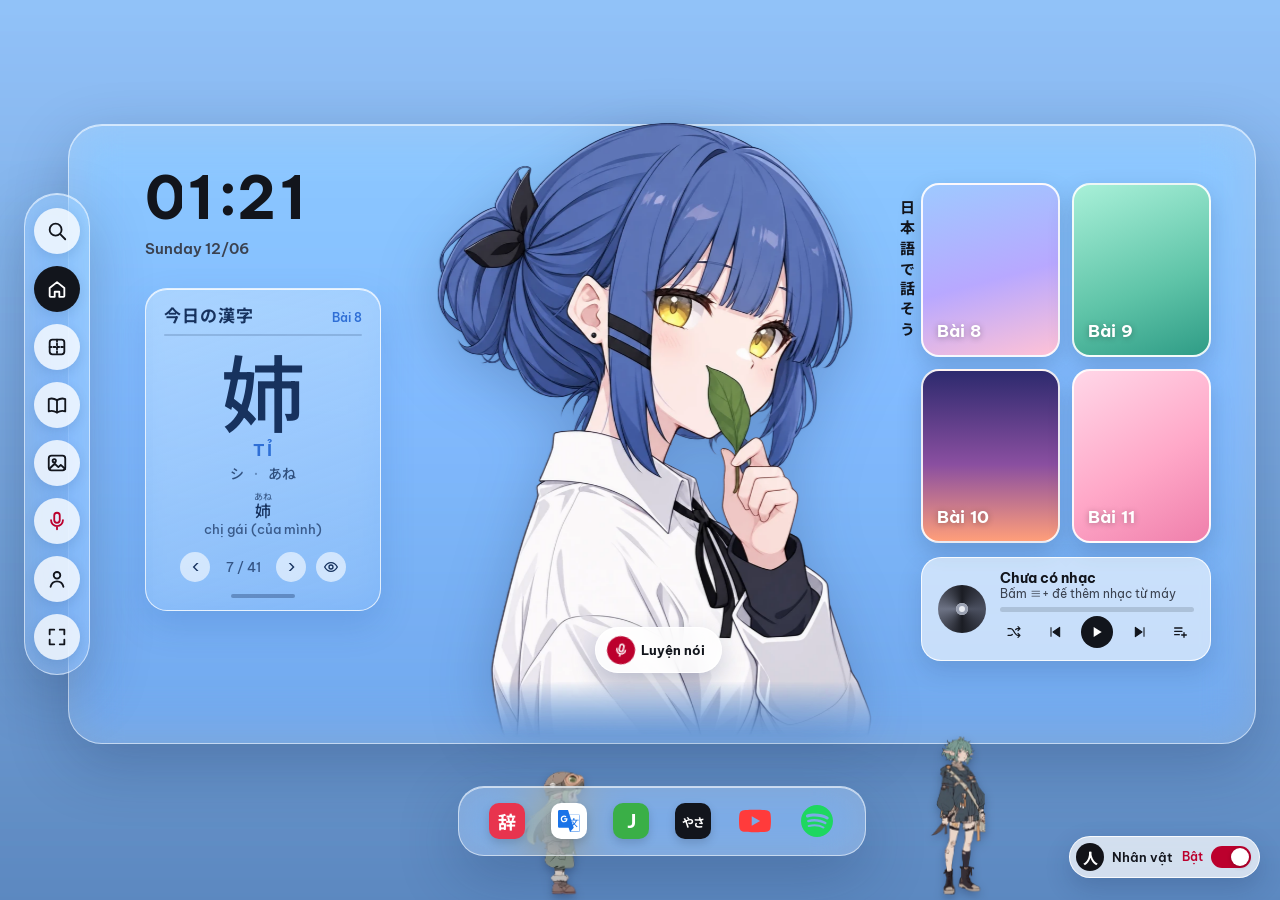
==== commit e989c68b: "Local-file music player, illustrated walking cast, fullscreen button - Music: play audio files the l" ====
--- a/index.html
+++ b/index.html
@@ -10,7 +10,7 @@
   <link rel="preconnect" href="https://fonts.gstatic.com" crossorigin />
   <link rel="preconnect" href="https://images.unsplash.com" />
   <link href="https://fonts.googleapis.com/css2?family=Be+Vietnam+Pro:wght@400;500;600;700&family=Noto+Sans+JP:wght@400;500;700&display=swap" rel="stylesheet" />
-  <link rel="stylesheet" href="style.css?v=14" />
+  <link rel="stylesheet" href="style.css?v=18" />
   <script>document.documentElement.classList.add("js");</script>
 </head>
 <body class="home">
@@ -25,6 +25,7 @@
       <a class="side-btn" href="hoc/#tranh" data-view="tranh" data-label="Tranh" aria-label="Tranh kiểm tra"><svg viewBox="0 0 24 24" aria-hidden="true"><rect x="3" y="4" width="18" height="16" rx="3"/><circle cx="9" cy="9.5" r="1.8"/><path d="m4 18 5.5-5.2 4 3.7 2.6-2.4L21 18.5"/></svg></a>
       <button class="side-btn" type="button" data-speak data-label="Luyện nói" aria-label="Luyện nói"><svg viewBox="0 0 24 24" aria-hidden="true"><rect x="9" y="3" width="6" height="11" rx="3"/><path d="M5.5 11a6.5 6.5 0 0 0 13 0M12 17.5V21"/></svg></button>
       <button class="side-btn" type="button" id="castToggle" aria-pressed="true" data-label="Nhân vật" aria-label="Bật/tắt nhân vật"><svg viewBox="0 0 24 24" aria-hidden="true"><circle cx="12" cy="8" r="3.6"/><path d="M5 20.5c.8-3.8 3.6-6 7-6s6.2 2.2 7 6"/></svg></button>
+      <button class="side-btn" type="button" id="fsBtn" data-label="Toàn màn hình" aria-label="Toàn màn hình" hidden><svg viewBox="0 0 24 24" aria-hidden="true"><path d="M4 9V4h5M20 9V4h-5M4 15v5h5M20 15v5h-5"/></svg></button>
     </nav>
 
     <!-- Main frosted panel -->
@@ -94,7 +95,7 @@
         <div class="player widget" id="player" aria-label="Nhạc">
           <button type="button" class="cover" id="cover" aria-label="Mở danh sách nhạc"><img id="coverImg" alt="" hidden><span></span></button>
           <div class="player-body">
-            <div class="track"><span id="trackTitle">Bông Hoa Đẹp Nhất</span><small id="trackArtist">Quân A.P</small></div>
+            <div class="track"><span id="trackTitle">Chưa có nhạc</span><small id="trackArtist"></small></div>
             <div class="progress" role="progressbar" aria-label="Tiến độ bài nhạc" aria-valuemin="0" aria-valuemax="100" aria-valuenow="0"><span id="progressFill"></span></div>
             <div class="controls">
               <button type="button" class="ctl" id="shuffleBtn" aria-label="Phát ngẫu nhiên" aria-pressed="false">
@@ -110,7 +111,7 @@
               <button type="button" class="ctl" id="nextBtn" aria-label="Bài tiếp">
                 <svg viewBox="0 0 24 24"><path d="M18 5v14M5 5l10 7-10 7V5Z" fill="currentColor" stroke="currentColor" stroke-width="1.6" stroke-linejoin="round"/></svg>
               </button>
-              <button type="button" class="ctl" id="listBtn" aria-label="Danh sách nhạc và thêm link YouTube" title="Danh sách · thêm link YouTube">
+              <button type="button" class="ctl" id="listBtn" aria-label="Danh sách nhạc và thêm nhạc từ máy" title="Danh sách · thêm nhạc từ máy">
                 <svg viewBox="0 0 24 24"><path d="M4 6h11M4 11h11M4 16h7M18 13v7M14.5 16.5h7" fill="none" stroke="currentColor" stroke-width="2" stroke-linecap="round"/></svg>
               </button>
             </div>
@@ -130,10 +131,10 @@
   </main>
 
   <script src="https://cdnjs.cloudflare.com/ajax/libs/gsap/3.12.5/gsap.min.js"></script>
-  <script src="assets/glass-ui.js?v=10"></script>
-  <script src="assets/speak.js?v=10"></script>
-  <script src="assets/characters.js?v=10"></script>
-  <script src="assets/music.js?v=16"></script>
+  <script src="assets/glass-ui.js?v=11"></script>
+  <script src="assets/speak.js?v=11"></script>
+  <script src="assets/characters.js?v=14"></script>
+  <script src="assets/music.js?v=20"></script>
   <script src="main.js?v=11"></script>
 </body>
 </html>
--- a/style.css
+++ b/style.css
@@ -493,6 +493,18 @@
   -webkit-tap-highlight-color: transparent;
 }
 .actor-dog { width: 84px; height: 63px; }
+.actor-img { width: var(--w); height: var(--h); }
+.actor-img .body { display: block; width: 100%; height: 100%; }
+.actor-img .pose {
+  position: absolute; left: 50%; bottom: 0;
+  height: 100%; width: auto; max-width: none;
+  transform: translateX(-50%);
+  filter: drop-shadow(0 4px 5px rgba(10, 20, 50, 0.3));
+  user-select: none; -webkit-user-drag: none;
+}
+.actor-img .pose.front { display: none; }
+.actor-img.has-front:not(.walking) .pose.side { display: none; }
+.actor-img.has-front:not(.walking) .pose.front { display: block; }
 .actor:focus-visible { outline: 2px solid #fff; outline-offset: 2px; border-radius: 12px; }
 .actor .sprite { display: block; width: 100%; height: 100%; transform-origin: 50% 100%; }
 .actor svg { display: block; width: 100%; height: 100%; overflow: visible; }
@@ -615,10 +627,51 @@
   cursor: pointer;
 }
 .mw-x:hover, .mw-del:hover { background: rgba(18, 21, 28, 0.15); }
+.mw-title { flex: 1; min-width: 0; overflow: hidden; white-space: nowrap; text-overflow: ellipsis; }
+.mw-size {
+  width: 28px; height: 28px; margin-right: 6px;
+  border: 0; border-radius: 50%;
+  display: grid; place-items: center;
+  background: rgba(18, 21, 28, 0.07);
+  cursor: pointer;
+}
+.mw-size:hover { background: rgba(18, 21, 28, 0.15); }
+.mw-size .i-max, .music-win.mini .mw-size .i-min { display: none; }
+.music-win.mini .mw-size .i-max { display: block; }
+.mw-ctl { flex: none; }
+/* Small corner player: just the video and its controls, so the page stays usable while music plays. */
+.music-win.mini { width: 232px; padding: 10px; border-radius: 20px; }
+.music-win.mini .mw-add, .music-win.mini .mw-list { display: none; }
+.music-win.mini .mw-title { display: none; }
+.music-win.mini .mw-head { padding-bottom: 6px; }
+.music-win.mini .mw-ctl { margin-left: 0; margin-right: auto; }
+.mw-pick {
+  display: flex; align-items: center; justify-content: center; gap: 8px;
+  padding: 10px 12px; border-radius: 14px;
+  background: var(--ink, #12151c); color: #fff;
+  font-size: 13.5px; font-weight: 600;
+  cursor: pointer;
+}
+.mw-pick:hover { background: #2a2f3b; }
+.mw-pick:focus-within { outline: 2px solid #2f6fd6; outline-offset: 2px; }
+.mw-pick input { position: absolute; width: 1px; height: 1px; opacity: 0; pointer-events: none; }
+.mw-song.no-thumb { display: block; padding: 8px 10px; }
+.mw-song.no-thumb span { display: block; }
+.music-fab {
+  position: fixed; right: 20px; bottom: 74px; z-index: 7;
+  width: 46px; height: 46px;
+  border: 0; border-radius: 50%;
+  display: grid; place-items: center;
+  background: rgba(255, 255, 255, 0.85); color: var(--ink, #12151c);
+  box-shadow: 0 8px 24px rgba(10, 20, 50, 0.25);
+  cursor: pointer;
+}
+.music-fab[hidden] { display: none; }
+.music-fab svg { width: 20px; height: 20px; fill: none; stroke: currentColor; stroke-width: 2; stroke-linecap: round; stroke-linejoin: round; }
 /* YouTube asks for a visible player of at least 200 x 200 px */
 .mw-video { position: relative; width: 100%; height: 200px; flex: none; border-radius: 14px; overflow: hidden; background: #000; }
 .mw-video iframe, .mw-video > div { position: absolute; inset: 0; width: 100%; height: 100%; border: 0; }
-.mw-msg { margin: 8px 2px 0; font-size: 12.5px; color: var(--red); }
+.mw-msg { margin: 8px 2px 0; font-size: 12.5px; color: var(--ink-soft, #4a5160); line-height: 1.45; }
 .mw-add { display: flex; gap: 6px; margin-top: 10px; }
 .mw-add input {
   flex: 1; min-width: 0;
@@ -695,6 +748,7 @@
   box-shadow: 0 0 0 3px #fff, 0 6px 16px rgba(20, 40, 80, 0.2);
 }
 .sp-avatar svg { display: block; width: 100%; height: 100%; }
+.sp-avatar img.cast-face { object-position: 50% 0; transform: scale(1.9); transform-origin: 50% 6%; }
 .sp-avatar img { display: block; width: 100%; height: 100%; object-fit: cover; object-position: 50% 20%; transform: scale(2); transform-origin: 62% 28%; }
 .sp-who { display: flex; flex-direction: column; line-height: 1.25; }
 .sp-name { font: 700 16px var(--font-jp); }
@@ -898,6 +952,7 @@
   .cast { bottom: 76px; }
   .actor { width: 46px; height: 76px; }
   .actor-dog { width: 56px; height: 42px; }
+  .actor-img { width: calc(var(--w) * 0.68); height: calc(var(--h) * 0.68); }
   .bubble { max-width: 190px; }
   .bubble .jp { font-size: 13.5px; }
   .cast-switch { right: 12px; bottom: 80px; padding: 4px 6px 4px 4px; gap: 6px; font-size: 12px; }
@@ -906,6 +961,7 @@
   .cs-thumb { width: 16px; height: 16px; }
   .sp-card { padding: 16px 14px 14px; border-radius: 24px; }
   .music-win { right: 12px; bottom: 128px; max-height: calc(100dvh - 150px); }
+  .music-fab { right: 12px; bottom: 128px; }
   .sp-lessons { order: 3; margin-left: 0; width: 100%; justify-content: space-between; }
   .sp-x { margin-left: auto; }
   .sp-q { font-size: 19px; }
@@ -920,3 +976,5 @@
 @media (prefers-reduced-motion: reduce) {
   *, *::before, *::after { transition: none !important; }
 }
+
+.side-btn[hidden] { display: none; }
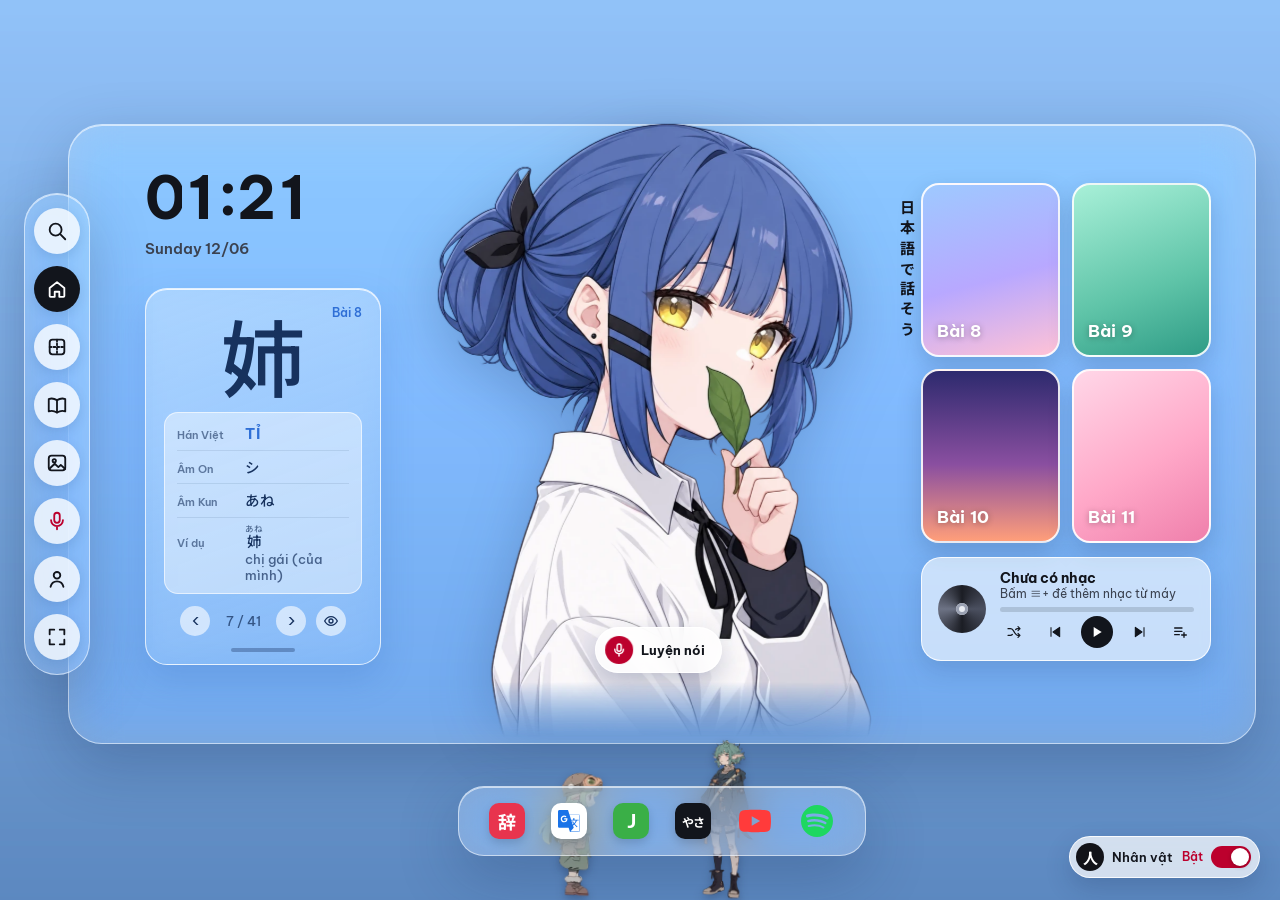
==== commit f7a2ebcf: "Kanji card with a labelled frosted box; magnify effect on the sidebar The kanji card drops its title" ====
--- a/index.html
+++ b/index.html
@@ -10,7 +10,7 @@
   <link rel="preconnect" href="https://fonts.gstatic.com" crossorigin />
   <link rel="preconnect" href="https://images.unsplash.com" />
   <link href="https://fonts.googleapis.com/css2?family=Be+Vietnam+Pro:wght@400;500;600;700&family=Noto+Sans+JP:wght@400;500;700&display=swap" rel="stylesheet" />
-  <link rel="stylesheet" href="style.css?v=18" />
+  <link rel="stylesheet" href="style.css?v=19" />
   <script>document.documentElement.classList.add("js");</script>
 </head>
 <body class="home">
@@ -41,16 +41,16 @@
 
         <!-- Kanji of the day: big glyph, Hán Việt, reading, one example -->
         <section class="kcard widget" id="kcard" aria-labelledby="kTitle">
-          <header class="kc-head">
-            <h2 id="kTitle" lang="ja">今日の漢字</h2>
+          <h2 class="sr-only" id="kTitle">Chữ Hán hôm nay</h2>
+          <div class="kc-body" id="kBody">
             <span class="kc-lesson" id="kLesson">Bài 8</span>
-          </header>
-          <div class="kc-rule" aria-hidden="true"></div>
-          <div class="kc-body" id="kBody">
             <div class="kc-char" id="kChar" lang="ja">家</div>
-            <div class="kc-hv quizable" id="kHv">—</div>
-            <div class="kc-read quizable" lang="ja"><span id="kOn">—</span><i aria-hidden="true">·</i><span id="kKun">—</span></div>
-            <div class="kc-ex quizable" id="kEx"></div>
+            <dl class="kc-info">
+              <div><dt>Hán Việt</dt><dd class="kc-hv quizable" id="kHv">—</dd></div>
+              <div><dt>Âm On</dt><dd class="quizable" id="kOn" lang="ja">—</dd></div>
+              <div><dt>Âm Kun</dt><dd class="quizable" id="kKun" lang="ja">—</dd></div>
+              <div><dt>Ví dụ</dt><dd class="kc-ex quizable" id="kEx"></dd></div>
+            </dl>
           </div>
           <div class="kc-ctl">
             <button type="button" class="kc-btn" id="kPrev" aria-label="Chữ trước">‹</button>
@@ -131,10 +131,10 @@
   </main>
 
   <script src="https://cdnjs.cloudflare.com/ajax/libs/gsap/3.12.5/gsap.min.js"></script>
-  <script src="assets/glass-ui.js?v=11"></script>
+  <script src="assets/glass-ui.js?v=12"></script>
   <script src="assets/speak.js?v=11"></script>
   <script src="assets/characters.js?v=14"></script>
   <script src="assets/music.js?v=20"></script>
-  <script src="main.js?v=11"></script>
+  <script src="main.js?v=13"></script>
 </body>
 </html>
--- a/style.css
+++ b/style.css
@@ -238,17 +238,23 @@
   box-shadow: 0 14px 34px rgba(40, 90, 170, 0.18), inset 0 1px 0 rgba(255, 255, 255, 0.8);
   will-change: transform;
 }
-.kc-head { display: flex; align-items: baseline; justify-content: space-between; }
-.kc-head h2 { margin: 0; font: 700 17px/1.2 var(--font-jp); letter-spacing: 1px; }
-.kc-lesson { font: 600 12px var(--font-ui); color: #2f6fd6; }
-.kc-rule { height: 2px; background: rgba(23, 50, 94, 0.18); margin: 9px 0 4px; border-radius: 2px; }
-.kc-body { text-align: center; padding: 2px 0; }
-.kc-char { font: 500 84px/1.15 var(--font-jp); }
-.kc-hv { font: 700 17px/1.3 var(--font-ui); letter-spacing: 2px; color: #2f6fd6; }
-.kc-read { margin-top: 2px; font: 500 14px/1.5 var(--font-jp); color: rgba(23, 50, 94, 0.8); }
-.kc-read i { font-style: normal; margin: 0 8px; opacity: 0.5; }
-.kc-ex { margin-top: 8px; font: 500 16px/1.4 var(--font-jp); }
-.kc-ex rt { font-size: 9px; color: rgba(23, 50, 94, 0.65); }
+.kc-body { position: relative; text-align: center; }
+.kc-lesson { position: absolute; top: 0; right: 0; font: 600 12px var(--font-ui); color: #2f6fd6; }
+.kc-char { font: 500 84px/1.2 var(--font-jp); }
+/* Frosted box under the kanji: one labelled line per fact. */
+.kc-info {
+  margin: 6px 0 0; padding: 4px 12px;
+  border-radius: 14px;
+  background: rgba(255, 255, 255, 0.42);
+  border: 1px solid rgba(255, 255, 255, 0.6);
+  text-align: left;
+}
+.kc-info > div { display: flex; align-items: baseline; gap: 10px; padding: 6px 0; }
+.kc-info > div + div { border-top: 1px solid rgba(23, 50, 94, 0.1); }
+.kc-info dt { flex: none; width: 58px; font: 600 11px/1.4 var(--font-ui); color: rgba(23, 50, 94, 0.6); }
+.kc-info dd { margin: 0; min-width: 0; font: 500 14.5px/1.4 var(--font-jp); overflow-wrap: anywhere; }
+.kc-info .kc-hv { font: 700 15px/1.4 var(--font-ui); letter-spacing: 1px; color: #2f6fd6; }
+.kc-ex rt { font-size: 8.5px; color: rgba(23, 50, 94, 0.65); }
 .kc-ex small { display: block; font: 500 12.5px/1.3 var(--font-ui); color: rgba(23, 50, 94, 0.72); }
 .kc-ctl { display: flex; align-items: center; justify-content: center; gap: 8px; margin-top: 12px; }
 .kc-btn {
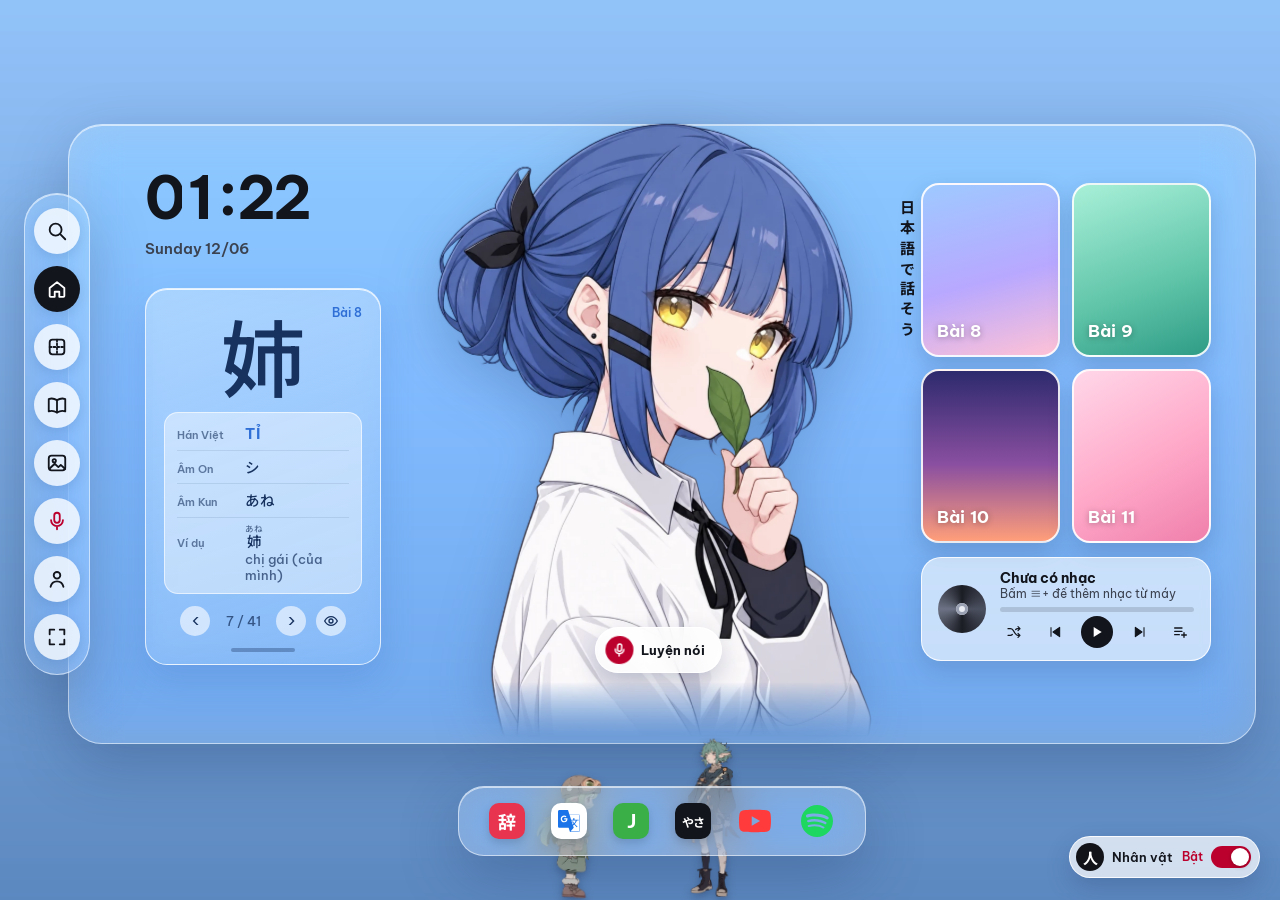
==== commit 5163e755: "Keep full screen when moving between pages Browsers leave full screen whenever a new document loads." ====
--- a/index.html
+++ b/index.html
@@ -10,7 +10,7 @@
   <link rel="preconnect" href="https://fonts.gstatic.com" crossorigin />
   <link rel="preconnect" href="https://images.unsplash.com" />
   <link href="https://fonts.googleapis.com/css2?family=Be+Vietnam+Pro:wght@400;500;600;700&family=Noto+Sans+JP:wght@400;500;700&display=swap" rel="stylesheet" />
-  <link rel="stylesheet" href="style.css?v=19" />
+  <link rel="stylesheet" href="style.css?v=20" />
   <script>document.documentElement.classList.add("js");</script>
 </head>
 <body class="home">
@@ -131,10 +131,10 @@
   </main>
 
   <script src="https://cdnjs.cloudflare.com/ajax/libs/gsap/3.12.5/gsap.min.js"></script>
-  <script src="assets/glass-ui.js?v=12"></script>
+  <script src="assets/glass-ui.js?v=13"></script>
   <script src="assets/speak.js?v=11"></script>
   <script src="assets/characters.js?v=14"></script>
-  <script src="assets/music.js?v=20"></script>
+  <script src="assets/music.js?v=21"></script>
   <script src="main.js?v=13"></script>
 </body>
 </html>
--- a/style.css
+++ b/style.css
@@ -984,3 +984,7 @@
 }
 
 .side-btn[hidden] { display: none; }
+
+/* Full screen: other pages open in a frame over this one (assets/glass-ui.js). */
+.fs-frame { position: fixed; inset: 0; width: 100%; height: 100%; border: 0; z-index: 2147483647; background: #0d1420; }
+html.fs-shell body > :not(.fs-frame) { visibility: hidden; }
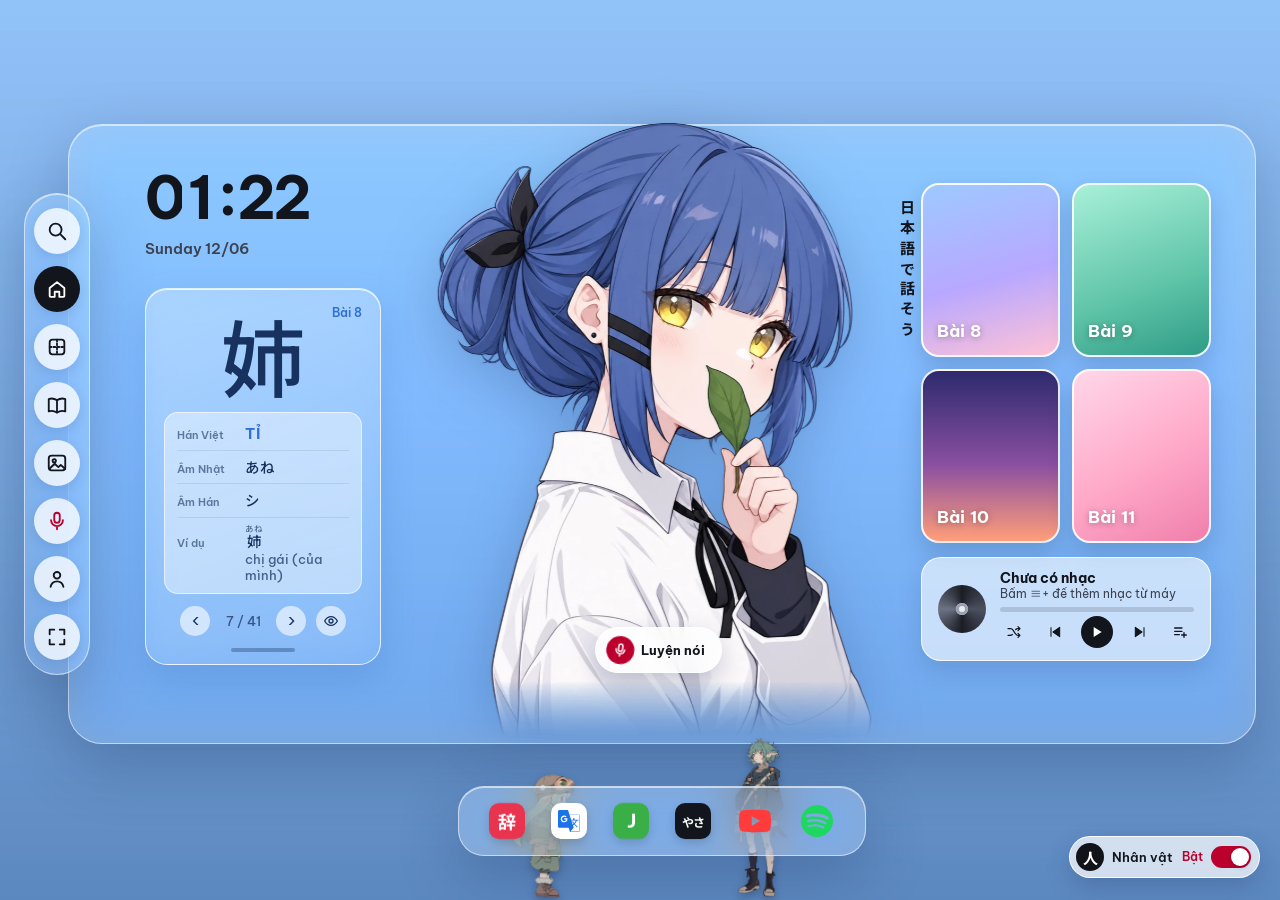
==== commit 5bf07131: "Simpler kanji cards: Hán Việt, âm Nhật, âm Hán, examples Both the home kanji card and the study-page" ====
--- a/index.html
+++ b/index.html
@@ -10,7 +10,7 @@
   <link rel="preconnect" href="https://fonts.gstatic.com" crossorigin />
   <link rel="preconnect" href="https://images.unsplash.com" />
   <link href="https://fonts.googleapis.com/css2?family=Be+Vietnam+Pro:wght@400;500;600;700&family=Noto+Sans+JP:wght@400;500;700&display=swap" rel="stylesheet" />
-  <link rel="stylesheet" href="style.css?v=20" />
+  <link rel="stylesheet" href="style.css?v=21" />
   <script>document.documentElement.classList.add("js");</script>
 </head>
 <body class="home">
@@ -47,8 +47,8 @@
             <div class="kc-char" id="kChar" lang="ja">家</div>
             <dl class="kc-info">
               <div><dt>Hán Việt</dt><dd class="kc-hv quizable" id="kHv">—</dd></div>
-              <div><dt>Âm On</dt><dd class="quizable" id="kOn" lang="ja">—</dd></div>
-              <div><dt>Âm Kun</dt><dd class="quizable" id="kKun" lang="ja">—</dd></div>
+              <div><dt>Âm Nhật</dt><dd class="quizable" id="kKun" lang="ja">—</dd></div>
+              <div><dt>Âm Hán</dt><dd class="quizable" id="kOn" lang="ja">—</dd></div>
               <div><dt>Ví dụ</dt><dd class="kc-ex quizable" id="kEx"></dd></div>
             </dl>
           </div>
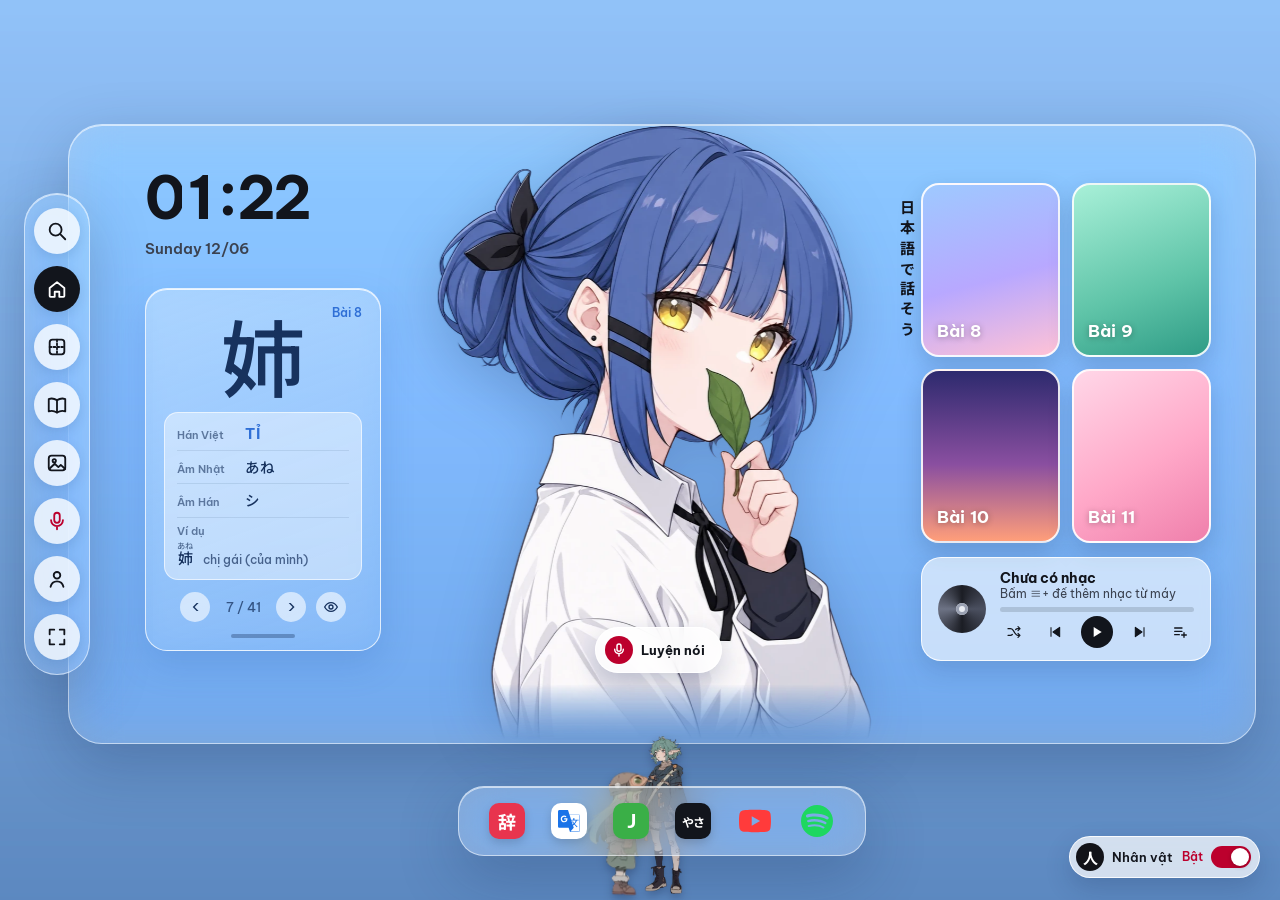
==== commit d780f41c: "Kanji examples: one per line, left-aligned, shrunk to fit The "Ví dụ" label sits on its own line wit" ====
--- a/index.html
+++ b/index.html
@@ -10,7 +10,7 @@
   <link rel="preconnect" href="https://fonts.gstatic.com" crossorigin />
   <link rel="preconnect" href="https://images.unsplash.com" />
   <link href="https://fonts.googleapis.com/css2?family=Be+Vietnam+Pro:wght@400;500;600;700&family=Noto+Sans+JP:wght@400;500;700&display=swap" rel="stylesheet" />
-  <link rel="stylesheet" href="style.css?v=21" />
+  <link rel="stylesheet" href="style.css?v=23" />
   <script>document.documentElement.classList.add("js");</script>
 </head>
 <body class="home">
@@ -49,7 +49,7 @@
               <div><dt>Hán Việt</dt><dd class="kc-hv quizable" id="kHv">—</dd></div>
               <div><dt>Âm Nhật</dt><dd class="quizable" id="kKun" lang="ja">—</dd></div>
               <div><dt>Âm Hán</dt><dd class="quizable" id="kOn" lang="ja">—</dd></div>
-              <div><dt>Ví dụ</dt><dd class="kc-ex quizable" id="kEx"></dd></div>
+              <div class="kc-exrow"><dt>Ví dụ</dt><dd class="kc-ex quizable" id="kEx"></dd></div>
             </dl>
           </div>
           <div class="kc-ctl">
@@ -131,10 +131,10 @@
   </main>
 
   <script src="https://cdnjs.cloudflare.com/ajax/libs/gsap/3.12.5/gsap.min.js"></script>
-  <script src="assets/glass-ui.js?v=13"></script>
+  <script src="assets/glass-ui.js?v=16"></script>
   <script src="assets/speak.js?v=11"></script>
   <script src="assets/characters.js?v=14"></script>
   <script src="assets/music.js?v=21"></script>
-  <script src="main.js?v=13"></script>
+  <script src="main.js?v=14"></script>
 </body>
 </html>
--- a/style.css
+++ b/style.css
@@ -254,8 +254,16 @@
 .kc-info dt { flex: none; width: 58px; font: 600 11px/1.4 var(--font-ui); color: rgba(23, 50, 94, 0.6); }
 .kc-info dd { margin: 0; min-width: 0; font: 500 14.5px/1.4 var(--font-jp); overflow-wrap: anywhere; }
 .kc-info .kc-hv { font: 700 15px/1.4 var(--font-ui); letter-spacing: 1px; color: #2f6fd6; }
-.kc-ex rt { font-size: 8.5px; color: rgba(23, 50, 94, 0.65); }
-.kc-ex small { display: block; font: 500 12.5px/1.3 var(--font-ui); color: rgba(23, 50, 94, 0.72); }
+/* Examples: label on its own line, then one example per line (word, then meaning), left-aligned.
+   A line that does not fit is shrunk to fit (GlassUI.fitLines). */
+.kc-info > .kc-exrow { flex-direction: column; align-items: stretch; gap: 2px; }
+.kc-exrow dd { width: 100%; display: grid; gap: 4px; }
+.kc-exi { display: flex; align-items: baseline; gap: 10px; white-space: nowrap; overflow: hidden; font-size: 15px; line-height: 1.5; }
+.kc-exi > span { flex: none; }
+.kc-exi small { font: 500 0.83em/1.3 var(--font-ui); color: rgba(23, 50, 94, 0.72); }
+.kc-ex rt { font-size: 0.55em; color: rgba(23, 50, 94, 0.65); }
+.kc-exi small { overflow: hidden; text-overflow: ellipsis; flex: 0 1 auto; min-width: 0; }
+.kc-note { font-style: normal; color: var(--red, #c8102e); margin-left: 2px; }
 .kc-ctl { display: flex; align-items: center; justify-content: center; gap: 8px; margin-top: 12px; }
 .kc-btn {
   width: 30px; height: 30px;
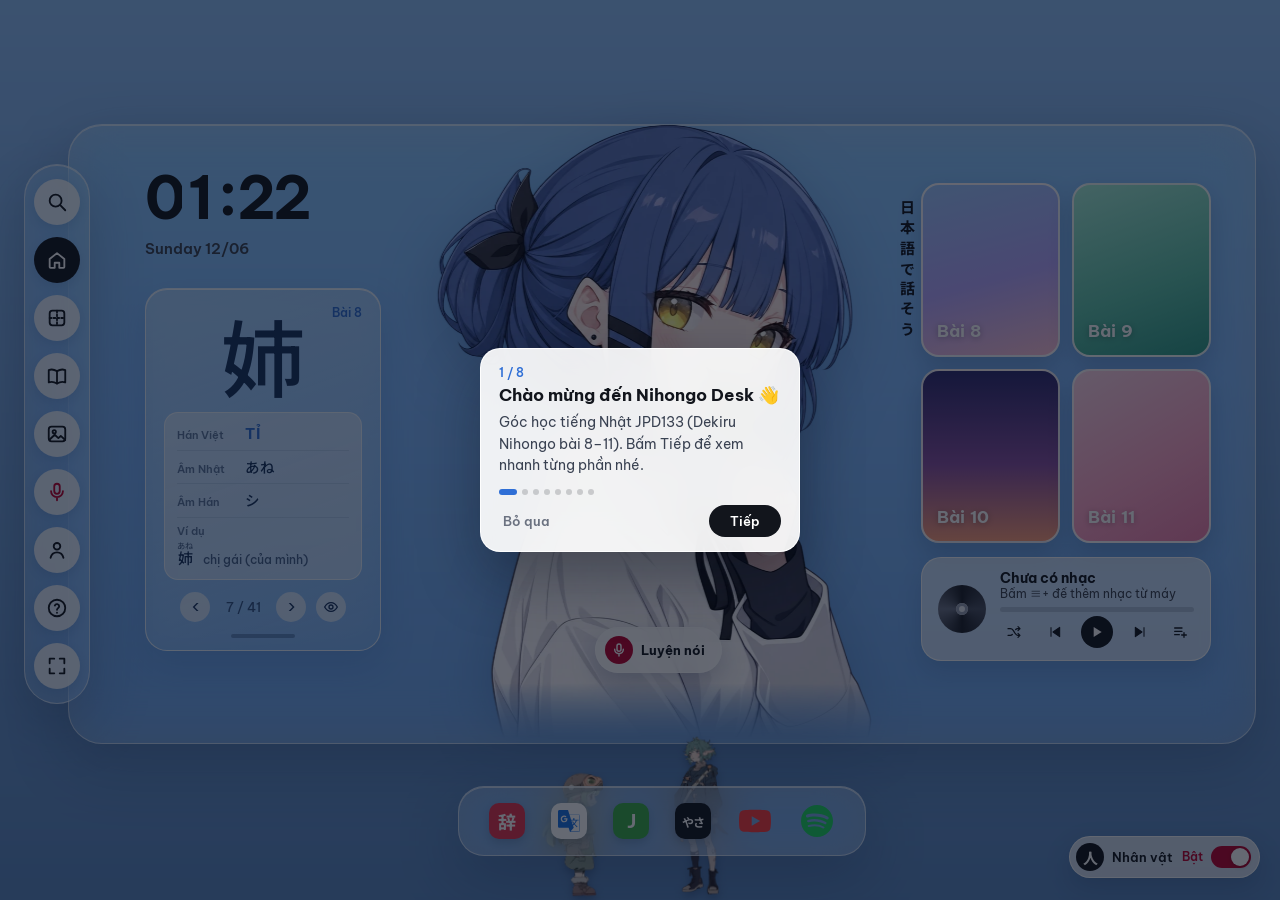
==== commit a0f84ed6: "Add first-visit guided tour and Hướng dẫn button; kanji cards in reading view Co-Authored-By: Claude" ====
--- a/index.html
+++ b/index.html
@@ -10,7 +10,7 @@
   <link rel="preconnect" href="https://fonts.gstatic.com" crossorigin />
   <link rel="preconnect" href="https://images.unsplash.com" />
   <link href="https://fonts.googleapis.com/css2?family=Be+Vietnam+Pro:wght@400;500;600;700&family=Noto+Sans+JP:wght@400;500;700&display=swap" rel="stylesheet" />
-  <link rel="stylesheet" href="style.css?v=23" />
+  <link rel="stylesheet" href="style.css?v=24" />
   <script>document.documentElement.classList.add("js");</script>
 </head>
 <body class="home">
@@ -25,6 +25,7 @@
       <a class="side-btn" href="hoc/#tranh" data-view="tranh" data-label="Tranh" aria-label="Tranh kiểm tra"><svg viewBox="0 0 24 24" aria-hidden="true"><rect x="3" y="4" width="18" height="16" rx="3"/><circle cx="9" cy="9.5" r="1.8"/><path d="m4 18 5.5-5.2 4 3.7 2.6-2.4L21 18.5"/></svg></a>
       <button class="side-btn" type="button" data-speak data-label="Luyện nói" aria-label="Luyện nói"><svg viewBox="0 0 24 24" aria-hidden="true"><rect x="9" y="3" width="6" height="11" rx="3"/><path d="M5.5 11a6.5 6.5 0 0 0 13 0M12 17.5V21"/></svg></button>
       <button class="side-btn" type="button" id="castToggle" aria-pressed="true" data-label="Nhân vật" aria-label="Bật/tắt nhân vật"><svg viewBox="0 0 24 24" aria-hidden="true"><circle cx="12" cy="8" r="3.6"/><path d="M5 20.5c.8-3.8 3.6-6 7-6s6.2 2.2 7 6"/></svg></button>
+      <button class="side-btn" type="button" id="helpBtn" data-label="Hướng dẫn" aria-label="Xem hướng dẫn"><svg viewBox="0 0 24 24" aria-hidden="true"><circle cx="12" cy="12" r="9"/><path d="M9.6 9.3a2.5 2.5 0 0 1 4.8.9c0 1.7-2.4 2.2-2.4 3.8"/><path d="M12 17.2v.1"/></svg></button>
       <button class="side-btn" type="button" id="fsBtn" data-label="Toàn màn hình" aria-label="Toàn màn hình" hidden><svg viewBox="0 0 24 24" aria-hidden="true"><path d="M4 9V4h5M20 9V4h-5M4 15v5h5M20 15v5h-5"/></svg></button>
     </nav>
 
@@ -135,6 +136,7 @@
   <script src="assets/speak.js?v=11"></script>
   <script src="assets/characters.js?v=14"></script>
   <script src="assets/music.js?v=21"></script>
+  <script src="assets/tour.js?v=2"></script>
   <script src="main.js?v=14"></script>
 </body>
 </html>
--- a/style.css
+++ b/style.css
@@ -996,3 +996,49 @@
 /* Full screen: other pages open in a frame over this one (assets/glass-ui.js). */
 .fs-frame { position: fixed; inset: 0; width: 100%; height: 100%; border: 0; z-index: 2147483647; background: #0d1420; }
 html.fs-shell body > :not(.fs-frame) { visibility: hidden; }
+
+/* ---------- Guided tour (assets/tour.js) ---------- */
+.tour { position: fixed; inset: 0; z-index: 2147483000; }
+.tour[hidden] { display: none; }
+.tour-shade { position: absolute; inset: 0; }
+/* The spotlight: a clear rounded window, everything around it dimmed by its huge shadow. */
+.tour-spot {
+  position: fixed;
+  border-radius: 22px;
+  box-shadow: 0 0 0 9999px rgba(8, 14, 28, 0.62), 0 0 0 2px rgba(255, 255, 255, 0.9), 0 0 28px 6px rgba(120, 180, 255, 0.45);
+  pointer-events: none;
+}
+.tour-card {
+  position: fixed;
+  width: min(320px, calc(100vw - 24px));
+  padding: 16px 18px 14px;
+  border-radius: 20px;
+  background: rgba(255, 255, 255, 0.92);
+  border: 1px solid rgba(255, 255, 255, 0.95);
+  -webkit-backdrop-filter: blur(18px);
+  backdrop-filter: blur(18px);
+  box-shadow: 0 24px 60px rgba(8, 14, 28, 0.35);
+  color: var(--ink);
+}
+.tour-step { font-size: 11.5px; font-weight: 600; color: #2f6fd6; }
+.tour-title { margin: 4px 0 6px; font-size: 17px; font-weight: 700; line-height: 1.3; }
+.tour-text { margin: 0; font-size: 14px; line-height: 1.55; color: #3a4252; }
+.tour-dots { display: flex; gap: 5px; margin: 12px 0 10px; }
+.tour-dots i { width: 6px; height: 6px; border-radius: 3px; background: rgba(18, 21, 28, 0.18); transition: width 0.25s, background-color 0.25s; }
+.tour-dots i.on { width: 18px; background: #2f6fd6; }
+.tour-ctl { display: flex; align-items: center; gap: 6px; }
+.tour-ctl span { flex: 1; }
+.tour-ctl button {
+  border: 0; border-radius: 999px;
+  padding: 8px 14px;
+  font: 600 13px var(--font-ui);
+  cursor: pointer;
+}
+.tour-skip { background: none; color: #6b7280; padding-left: 4px !important; }
+.tour-skip:hover { color: var(--ink); }
+.tour-prev { background: rgba(18, 21, 28, 0.07); color: var(--ink); }
+.tour-prev:hover { background: rgba(18, 21, 28, 0.13); }
+.tour-next { background: var(--ink); color: #fff; min-width: 72px; }
+.tour-next:hover { background: #2a2f3b; }
+.tour-ctl button:focus-visible { outline: 2px solid #2f6fd6; outline-offset: 2px; }
+.tour-prev[hidden] { display: none; }
